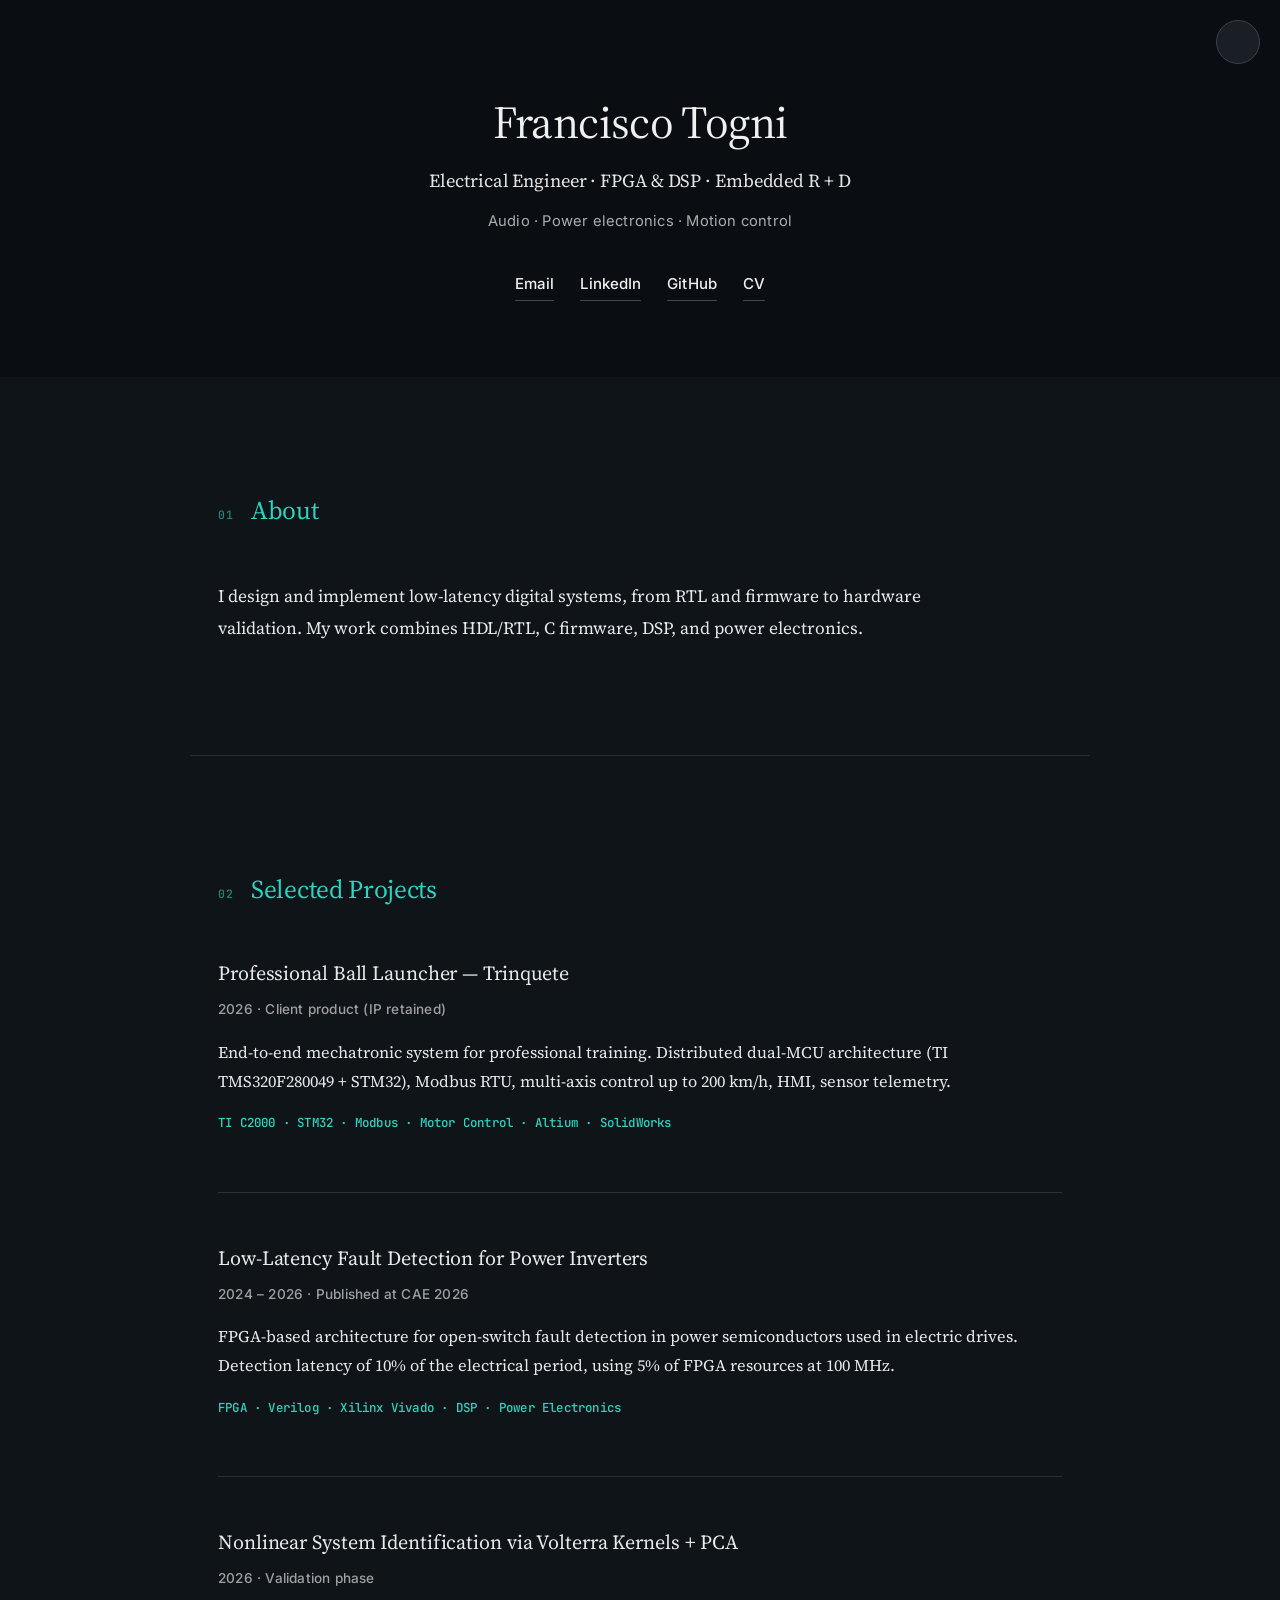
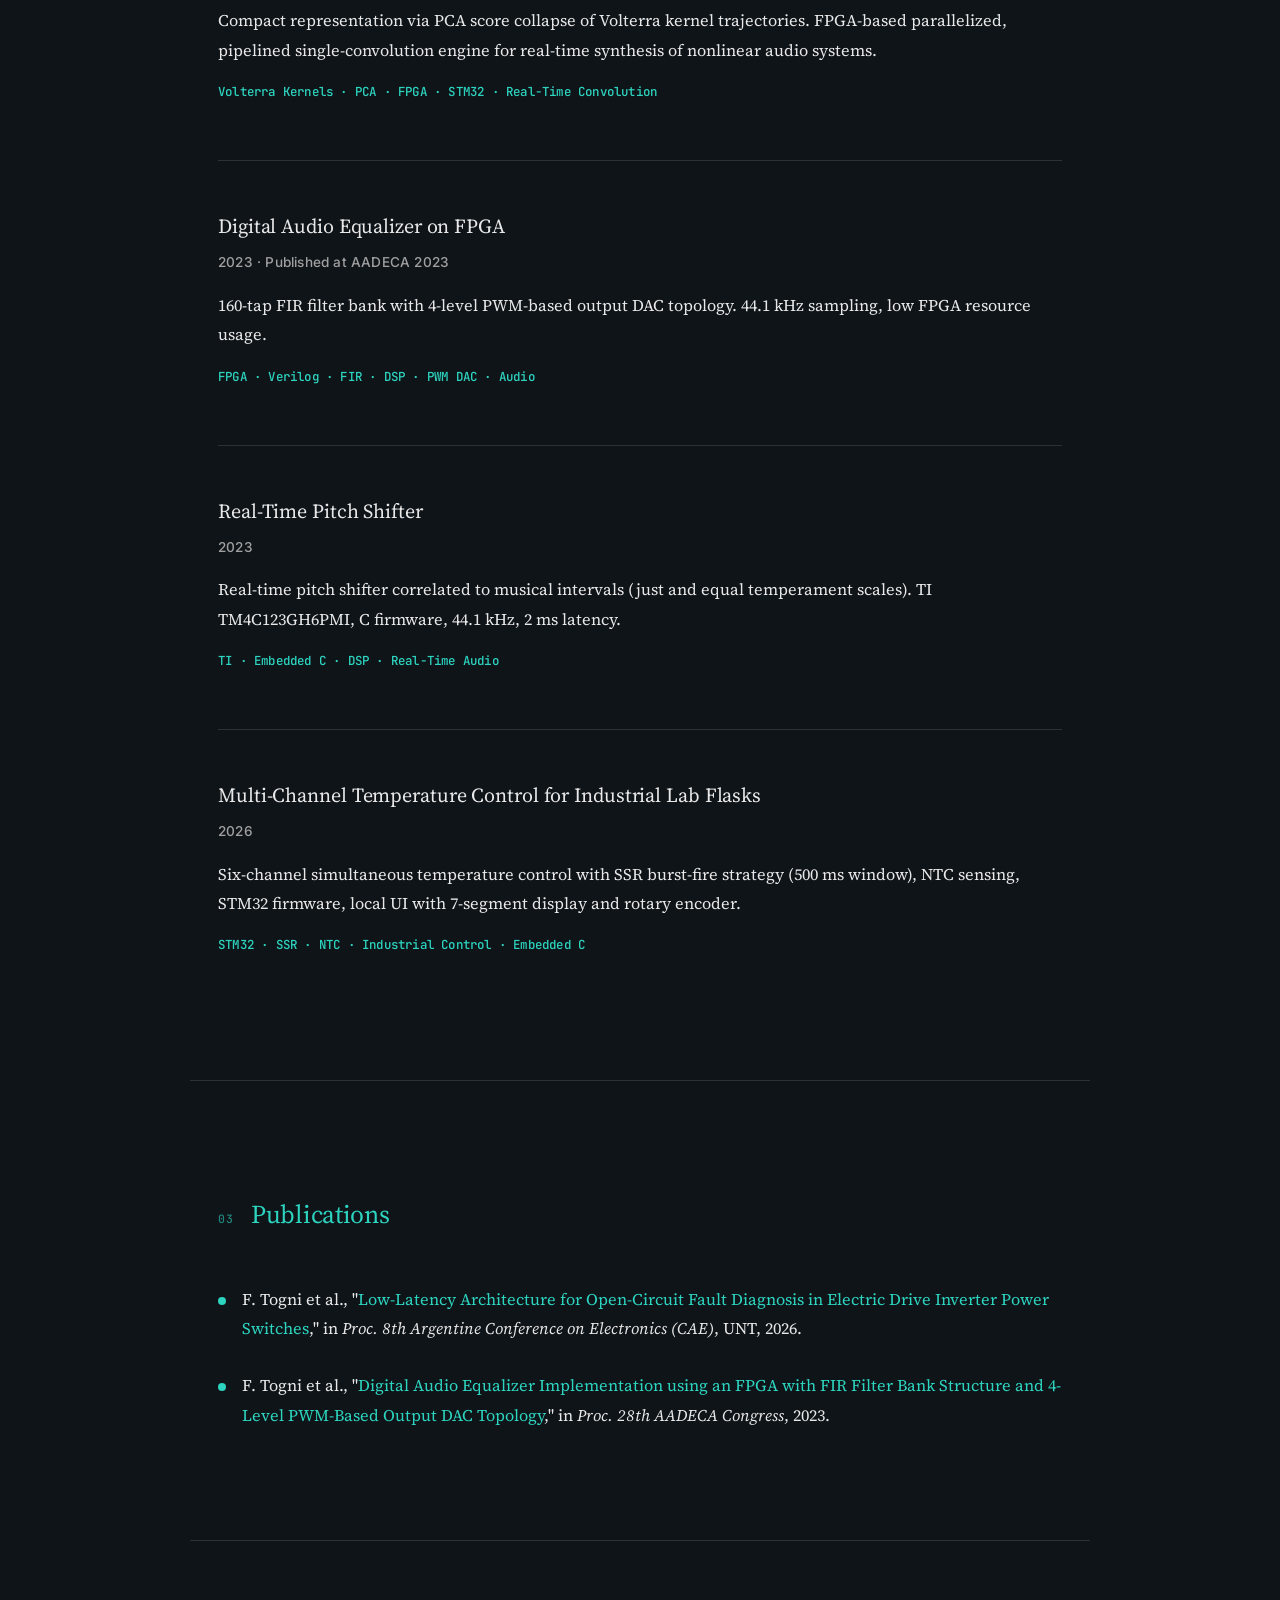
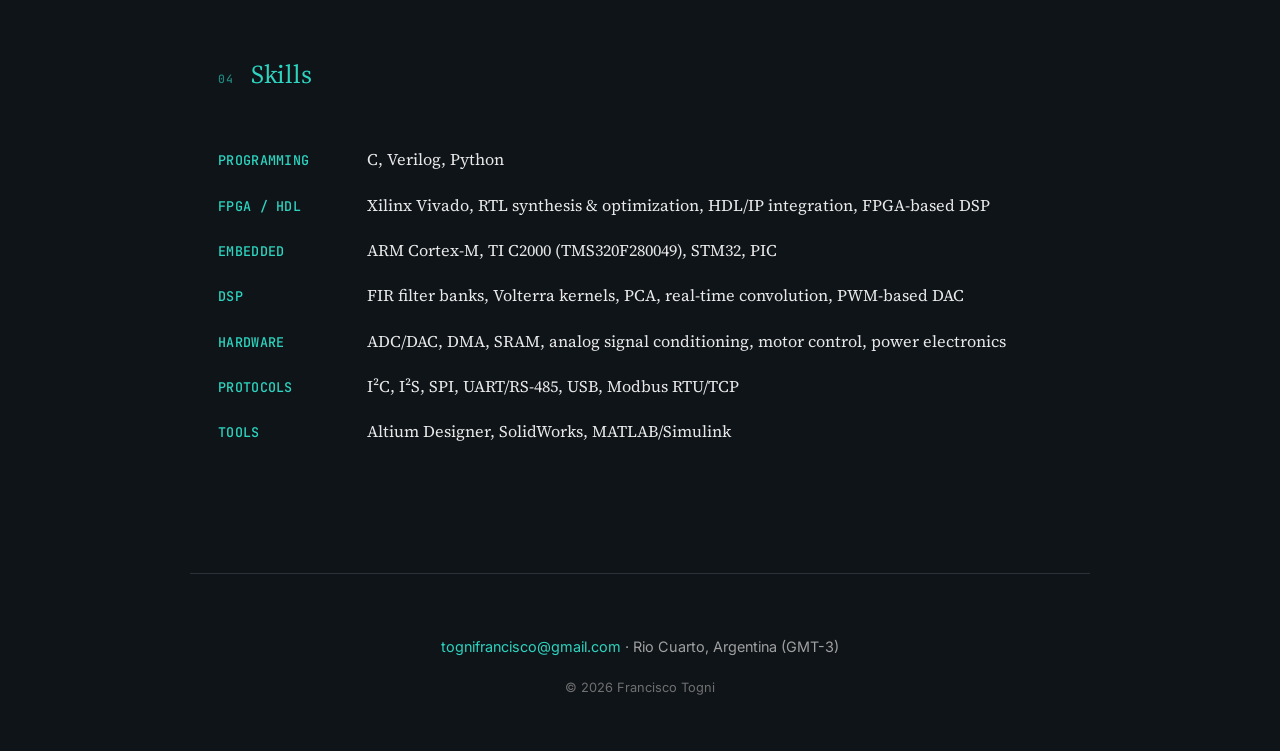
==== index.html @ 53f76e66 "Update index.html" ====
<!DOCTYPE html>
<html lang="en">
<head>
  <meta charset="UTF-8">
  <meta name="viewport" content="width=device-width, initial-scale=1.0">
  <title>Francisco Togni — FPGA · DSP · Embedded R&amp;D</title>
  <meta name="description" content="Electrical Engineer specialized in FPGA and DSP for real-time systems. Audio DSP, embedded R&D, power electronics.">

  <!-- Theme color for browser UI (mobile) -->
  <meta name="theme-color" content="#0f1419">

  <!-- Fonts -->
  <link rel="preconnect" href="https://fonts.googleapis.com">
  <link rel="preconnect" href="https://fonts.gstatic.com" crossorigin>
  <link href="https://fonts.googleapis.com/css2?family=Inter:wght@400;500;600;700&family=Source+Serif+4:ital,opsz,wght@0,8..60,400;0,8..60,600;0,8..60,700;1,8..60,400&family=JetBrains+Mono:wght@400;500&display=swap" rel="stylesheet">

  <!-- Styles -->
  <link rel="stylesheet" href="css/style.css">

  <!-- Theme — dark mode forzado por defecto, con override manual persistente -->
  <script>
    (function () {
      const stored = localStorage.getItem('theme');
      document.documentElement.setAttribute('data-theme', stored || 'dark');
    })();
  </script>
</head>
<body>

<button class="theme-toggle" aria-label="Switch theme"></button>

<header class="hero">
  <div class="container">
    <h1>Francisco Togni</h1>
    <p class="tagline">Electrical Engineer · FPGA &amp; DSP · Embedded R + D</p>
    <p class="subtitle">Audio · Power electronics · Motion control</p>
    <nav class="links">
      <a href="mailto:tognifrancisco@gmail.com">Email</a>
      <a href="https://linkedin.com/in/tognifrancisco" target="_blank" rel="noopener">LinkedIn</a>
      <a href="https://github.com/tognifrancisco" target="_blank" rel="noopener">GitHub</a>
      <a href="assets/pdf/Francisco_Togni_CV.pdf" target="_blank" rel="noopener">CV</a>
    </nav>
  </div>
</header>

<section class="about container">
  <h2>About</h2>
  <p>
    I design and implement low-latency digital systems, from RTL and firmware 
    to hardware validation. My work combines HDL/RTL, C firmware, DSP, and 
    power electronics.
  </p>
</section>

<section class="projects container">
  <h2>Selected Projects</h2>

  <article class="project">
    <h3><a href="projects/ball-launcher.html">Professional Ball Launcher — Trinquete</a></h3>
    <p class="meta">2026 · Client product (IP retained)</p>
    <p>
      End-to-end mechatronic system for professional training. Distributed dual-MCU architecture (TI TMS320F280049 + 
      STM32), Modbus RTU, multi-axis control up to 200 km/h, HMI, sensor telemetry.
    </p>
    <p class="tags">TI C2000 · STM32 · Modbus · Motor Control · Altium · SolidWorks</p>
  </article>

  <article class="project">
    <h3><a href="projects/fpga-fault-detection.html">Low-Latency Fault Detection for Power Inverters</a></h3>
    <p class="meta">2024 – 2026 · Published at CAE 2026</p>
    <p>
      FPGA-based architecture for open-switch fault detection in power 
      semiconductors used in electric drives. Detection latency of 10% of the 
      electrical period, using 5% of FPGA resources at 100 MHz.
    </p>
    <p class="tags">FPGA · Verilog · Xilinx Vivado · DSP · Power Electronics</p>
  </article>

  <article class="project">
    <h3><a href="projects/volterra-pca.html">Nonlinear System Identification via Volterra Kernels + PCA</a></h3>
    <p class="meta">2026 · Validation phase</p>
    <p>
      Compact representation via PCA score collapse of Volterra kernel 
      trajectories. FPGA-based parallelized, pipelined single-convolution 
      engine for real-time synthesis of nonlinear audio systems.
    </p>
    <p class="tags">Volterra Kernels · PCA · FPGA · STM32 · Real-Time Convolution</p>
  </article>

  <article class="project">
    <h3><a href="projects/audio-equalizer.html">Digital Audio Equalizer on FPGA</a></h3>
    <p class="meta">2023 · Published at AADECA 2023</p>
    <p>
      160-tap FIR filter bank with 4-level PWM-based output DAC topology. 
      44.1 kHz sampling, low FPGA resource usage.
    </p>
    <p class="tags">FPGA · Verilog · FIR · DSP · PWM DAC · Audio</p>
  </article>

  <article class="project">
    <h3><a href="projects/pitch-shifter.html">Real-Time Pitch Shifter</a></h3>
    <p class="meta">2023</p>
    <p>
      Real-time pitch shifter correlated to musical intervals (just and equal 
      temperament scales). TI TM4C123GH6PMI, C firmware, 44.1 kHz, 2 ms latency.
    </p>
    <p class="tags">TI · Embedded C · DSP · Real-Time Audio</p>
  </article>

  <article class="project">
    <h3><a href="projects/temp-control.html">Multi-Channel Temperature Control for Industrial Lab Flasks</a></h3>
    <p class="meta">2026</p>
    <p>
      Six-channel simultaneous temperature control with SSR burst-fire strategy 
      (500 ms window), NTC sensing, STM32 firmware, local UI with 7-segment 
      display and rotary encoder.
    </p>
    <p class="tags">STM32 · SSR · NTC · Industrial Control · Embedded C</p>
  </article>

</section>

<section class="publications container">
  <h2>Publications</h2>
  <ul>
    <li>
      F. Togni et al., "<a href="https://ieeexplore.ieee.org/document/11450328" target="_blank" rel="noopener">Low-Latency Architecture for Open-Circuit Fault Diagnosis in Electric Drive Inverter Power Switches</a>," in <em>Proc. 8th Argentine Conference on Electronics (CAE)</em>, UNT, 2026.
    </li>
    <li>
      F. Togni et al., "<a href="https://www.researchgate.net/publication/375450327" target="_blank" rel="noopener">Digital Audio Equalizer Implementation using an FPGA with FIR Filter Bank Structure and 4-Level PWM-Based Output DAC Topology</a>," in <em>Proc. 28th AADECA Congress</em>, 2023.
    </li>
  </ul>
</section>

<section class="skills container">
  <h2>Skills</h2>
  <p><strong>Programming</strong> C, Verilog, Python</p>
  <p><strong>FPGA / HDL</strong> Xilinx Vivado, RTL synthesis &amp; optimization, HDL/IP integration, FPGA-based DSP</p>
  <p><strong>Embedded</strong> ARM Cortex-M, TI C2000 (TMS320F280049), STM32, PIC</p>
  <p><strong>DSP</strong> FIR filter banks, Volterra kernels, PCA, real-time convolution, PWM-based DAC</p>
  <p><strong>Hardware</strong> ADC/DAC, DMA, SRAM, analog signal conditioning, motor control, power electronics</p>
  <p><strong>Protocols</strong> I²C, I²S, SPI, UART/RS-485, USB, Modbus RTU/TCP</p>
  <p><strong>Tools</strong> Altium Designer, SolidWorks, MATLAB/Simulink</p>
</section>

<footer class="container">
  <p>
    <a href="mailto:tognifrancisco@gmail.com">tognifrancisco@gmail.com</a> · 
    Rio Cuarto, Argentina (GMT-3)
  </p>
  <p class="copyright">© 2026 Francisco Togni</p>
</footer>

<script src="js/theme.js"></script>

</body>
</html>
---- css/style.css ----
/* ============================================
   RESET
   ============================================ */
* { margin: 0; padding: 0; box-sizing: border-box; }

/* ============================================
   TOKENS — Light mode (default)
   ============================================ */
:root {
  --primary: #0f766e;
  --primary-hover: #115e59;
  --accent-light: #d9f2ee;

  --text: #1a1a1a;
  --text-muted: #666;
  --text-subtle: #999;

  --bg: #fafafa;
  --bg-elevated: #ffffff;
  --border: #e5e5e5;
  --border-strong: #d0d0d0;

  --hero-bg: #0f766e;
  --hero-text: #ffffff;
  --hero-muted: rgba(255,255,255,0.85);
  --hero-border: rgba(255,255,255,0.35);

  --shadow-sm: 0 1px 2px rgba(0,0,0,0.04);
  --shadow-md: 0 2px 8px rgba(0,0,0,0.06);

  --font-sans: 'Inter', -apple-system, BlinkMacSystemFont, 'Segoe UI', Roboto,
               'Helvetica Neue', Arial, sans-serif;
  --font-serif: 'Source Serif 4', 'Iowan Old Style', 'Palatino Linotype',
                'URW Palladio L', P052, Georgia, serif;
  --font-mono: 'JetBrains Mono', 'SF Mono', Monaco, 'Cascadia Code',
               'Roboto Mono', Consolas, monospace;

  --radius: 8px;
  --radius-sm: 4px;

  --transition: 0.2s ease;
}

/* ============================================
   TOKENS — Dark mode
   ============================================ */
[data-theme="dark"] {
  --primary: #2dd4bf;
  --primary-hover: #5eead4;
  --accent-light: #14312e;

  --text: #e8e8e8;
  --text-muted: #a0a0a0;
  --text-subtle: #707070;

  --bg: #0f1419;
  --bg-elevated: #1a1f26;
  --border: #2a3139;
  --border-strong: #3a4249;

  --hero-bg: #0a0e12;
  --hero-text: #f0f0f0;
  --hero-muted: rgba(240,240,240,0.75);
  --hero-border: rgba(240,240,240,0.25);

  --shadow-sm: 0 1px 2px rgba(0,0,0,0.3);
  --shadow-md: 0 2px 8px rgba(0,0,0,0.4);
}

/* ============================================
   BASE — body en SERIF
   ============================================ */
html { scroll-behavior: smooth; }

body {
  font-family: var(--font-serif);
  font-size: 16px;
  line-height: 1.8;
  color: var(--text);
  background: var(--bg);
  -webkit-font-smoothing: antialiased;
  -moz-osx-font-smoothing: grayscale;
  transition: background-color var(--transition), color var(--transition);
  counter-reset: section;
}

.container {
  max-width: 900px;
  margin: 0 auto;
  padding-left: 28px;
  padding-right: 28px;
}

a {
  color: var(--primary);
  text-decoration: none;
  transition: color var(--transition);
}

a:hover {
  color: var(--primary-hover);
}

code, pre {
  font-family: var(--font-mono);
  font-size: 0.9em;
}

/* ============================================
   THEME TOGGLE
   ============================================ */
.theme-toggle {
  position: fixed;
  top: 20px;
  right: 20px;
  z-index: 100;
  width: 44px;
  height: 44px;
  border-radius: 50%;
  border: 1px solid var(--hero-border);
  background: rgba(255,255,255,0.1);
  backdrop-filter: blur(8px);
  -webkit-backdrop-filter: blur(8px);
  color: white;
  cursor: pointer;
  display: flex;
  align-items: center;
  justify-content: center;
  font-size: 18px;
  transition: all var(--transition);
}

.theme-toggle:hover {
  transform: scale(1.08);
  background: rgba(255,255,255,0.2);
}

.theme-toggle svg {
  width: 20px;
  height: 20px;
  stroke: currentColor;
  fill: none;
  stroke-width: 2;
  stroke-linecap: round;
  stroke-linejoin: round;
}

[data-theme="dark"] .theme-toggle {
  border-color: var(--border-strong);
  background: var(--bg-elevated);
  color: var(--text);
}

/* ============================================
   HERO / HEADER
   ============================================ */
.hero {
  background: var(--hero-bg);
  color: var(--hero-text);
  padding: 96px 0 76px;
  text-align: center;
  transition: background-color var(--transition);
}

.hero h1 {
  font-family: var(--font-serif);
  font-size: 2.85rem;
  font-weight: 400;
  margin-bottom: 16px;
  letter-spacing: -0.6px;
  line-height: 1.15;
}

.hero .tagline {
  font-family: var(--font-serif);
  font-size: 1.15rem;
  font-weight: 400;
  opacity: 0.95;
  margin-bottom: 10px;
  letter-spacing: -0.1px;
}

.hero .subtitle {
  font-family: var(--font-sans);
  font-size: 0.92rem;
  opacity: 0.7;
  letter-spacing: 0.2px;
  margin-bottom: 36px;
}

.links {
  display: flex;
  gap: 26px;
  justify-content: center;
  flex-wrap: wrap;
}

.links a {
  font-family: var(--font-sans);
  color: var(--hero-text);
  text-decoration: none;
  border-bottom: 1px solid var(--hero-border);
  padding-bottom: 3px;
  font-size: 0.94rem;
  font-weight: 500;
  letter-spacing: 0.1px;
  transition: border-color var(--transition), color var(--transition);
}

.links a:hover {
  color: var(--hero-text);
  border-bottom-color: var(--hero-text);
}

/* ============================================
   SECTIONS
   ============================================ */
section {
  border-bottom: 1px solid var(--border);
  transition: border-color var(--transition);
}

section:last-of-type {
  border-bottom: none;
}

section.container {
  padding-top: 110px;
  padding-bottom: 110px;
}

section h2 {
  font-family: var(--font-serif);
  font-size: 1.6rem;
  color: var(--primary);
  margin-top: 0;
  margin-bottom: 48px;
  font-weight: 400;
  letter-spacing: -0.3px;
  display: flex;
  align-items: baseline;
  gap: 18px;
}

section h2 {
  counter-increment: section;
}

section h2::before {
  content: counter(section, decimal-leading-zero);
  font-family: var(--font-mono);
  font-size: 0.72rem;
  color: var(--primary);
  opacity: 0.6;
  font-weight: 500;
  letter-spacing: 0.5px;
  flex-shrink: 0;
  line-height: 1;
}

.project-detail section h2::before {
  content: none;
  display: none;
}

.project-detail section h2 {
  counter-increment: none;
}

/* ============================================
   ABOUT
   ============================================ */
.about p {
  font-family: var(--font-serif);
  font-size: 1.08rem;
  color: var(--text);
  max-width: 720px;
  line-height: 1.85;
}

/* ============================================
   PROJECTS
   ============================================ */
.project {
  margin-bottom: 52px;
  padding-bottom: 44px;
  border-bottom: 1px solid var(--border);
  transition: border-color var(--transition);
}

.project:last-child {
  border-bottom: none;
  margin-bottom: 0;
  padding-bottom: 0;
}

.project h3 {
  font-family: var(--font-serif);
  font-size: 1.25rem;
  margin-bottom: 10px;
  font-weight: 400;
  line-height: 1.35;
  letter-spacing: -0.1px;
}

.project h3 a {
  color: var(--text);
  text-decoration: none;
  border-bottom: 1px solid transparent;
  transition: color var(--transition), border-color var(--transition);
}

.project h3 a:hover {
  color: var(--primary);
  border-bottom-color: var(--primary);
}

.project .meta {
  font-family: var(--font-sans);
  font-size: 0.85rem;
  color: var(--text-muted);
  margin-bottom: 16px;
  font-weight: 500;
  letter-spacing: 0.2px;
}

.project p {
  font-family: var(--font-serif);
  margin-bottom: 14px;
  font-size: 1.02rem;
  line-height: 1.8;
}

.project .tags {
  font-family: var(--font-mono);
  font-size: 0.78rem;
  color: var(--primary);
  margin-top: 16px;
  font-weight: 500;
  letter-spacing: 0.2px;
  line-height: 1.7;
}

/* ============================================
   PUBLICATIONS
   ============================================ */
.publications ul {
  list-style: none;
  padding: 0;
}

.publications li {
  font-family: var(--font-serif);
  margin-bottom: 28px;
  padding-left: 24px;
  position: relative;
  font-size: 1.02rem;
  line-height: 1.8;
}

.publications li:last-child {
  margin-bottom: 0;
}

.publications li::before {
  content: "";
  position: absolute;
  left: 0;
  top: 12px;
  width: 8px;
  height: 8px;
  background: var(--primary);
  border-radius: 50%;
}

.publications a {
  color: var(--primary);
  text-decoration: none;
  border-bottom: 1px solid transparent;
  transition: border-color var(--transition);
}

.publications a:hover {
  border-bottom-color: var(--primary);
}

.publications em {
  font-family: var(--font-serif);
  font-style: italic;
}

/* ============================================
   SKILLS
   ============================================ */
.skills p {
  font-family: var(--font-serif);
  margin-bottom: 16px;
  font-size: 1.02rem;
  line-height: 1.8;
}

.skills strong {
  font-family: var(--font-mono);
  color: var(--primary);
  font-weight: 500;
  font-size: 0.82em;
  letter-spacing: 0.3px;
  text-transform: uppercase;
  display: inline-block;
  min-width: 145px;
}

/* ============================================
   FOOTER
   ============================================ */
footer {
  font-family: var(--font-sans);
  padding: 60px 0 52px;
  text-align: center;
  color: var(--text-muted);
  font-size: 0.9rem;
  border-top: 1px solid var(--border);
  margin-top: 40px;
  transition: border-color var(--transition);
}

footer a {
  color: var(--primary);
  text-decoration: none;
  border-bottom: 1px solid transparent;
  transition: border-color var(--transition);
}

footer a:hover {
  border-bottom-color: var(--primary);
}

.copyright {
  margin-top: 16px;
  font-size: 0.8rem;
  color: var(--text-subtle);
}

/* ============================================
   PROJECT DETAIL PAGES
   ============================================ */
.project-detail section {
  padding: 72px 0;
}

.project-detail section:first-of-type {
  padding-top: 0;
}

.project-detail section:last-of-type {
  padding-bottom: 0;
}

.project-detail section h2 {
  font-family: var(--font-serif);
  font-size: 1.3rem;
  margin-bottom: 26px;
  font-weight: 400;
}

.project-detail .overview {
  font-family: var(--font-serif);
  font-size: 1.12rem;
  color: var(--text);
  margin-bottom: 8px;
  line-height: 1.85;
}

.project-detail p {
  font-family: var(--font-serif);
  font-size: 1.02rem;
  line-height: 1.8;
  margin-bottom: 12px;
}

.project-detail ul {
  list-style: none;
  padding-left: 0;
}

.project-detail ul li {
  font-family: var(--font-serif);
  padding-left: 26px;
  position: relative;
  margin-bottom: 14px;
  font-size: 1.02rem;
  line-height: 1.8;
}

.project-detail ul li::before {
  content: "→";
  position: absolute;
  left: 0;
  color: var(--primary);
  font-weight: bold;
}

.project-detail .stack {
  display: flex;
  flex-wrap: wrap;
  gap: 8px;
  margin-top: 12px;
}

.project-detail .stack span {
  font-family: var(--font-mono);
  background: var(--accent-light);
  color: var(--primary);
  padding: 6px 14px;
  border-radius: 16px;
  font-size: 0.78rem;
  font-weight: 500;
  letter-spacing: 0.2px;
  transition: background-color var(--transition);
}

.project-detail .media-grid {
  display: grid;
  grid-template-columns: repeat(auto-fit, minmax(260px, 1fr));
  gap: 18px;
  margin-top: 18px;
}

.project-detail .media-grid img,
.project-detail .media-grid video {
  width: 100%;
  height: auto;
  border-radius: var(--radius);
  border: 1px solid var(--border);
  transition: border-color var(--transition), transform var(--transition);
}

.project-detail .media-grid img:hover {
  transform: scale(1.02);
}

.project-detail .status {
  display: inline-block;
  padding: 6px 15px;
  border-radius: 14px;
  font-size: 0.78rem;
  font-weight: 600;
  margin-bottom: 22px;
  letter-spacing: 0.3px;
  font-family: var(--font-mono);
  text-transform: uppercase;
}

.status-published  { background: #d4edda; color: #155724; }
.status-delivered  { background: #cce5ff; color: #004085; }
.status-validation { background: #fff3cd; color: #856404; }
.status-completed  { background: #e2e3e5; color: #383d41; }

[data-theme="dark"] .status-published  { background: #1e3d28; color: #7fe0a0; }
[data-theme="dark"] .status-delivered  { background: #14312e; color: #5eead4; }
[data-theme="dark"] .status-validation { background: #3d3216; color: #ffd97f; }
[data-theme="dark"] .status-completed  { background: #2a2e33; color: #b0b0b0; }

.back-link {
  font-family: var(--font-sans);
  display: inline-block;
  margin-top: 18px;
  color: var(--hero-text);
  text-decoration: none;
  font-size: 0.9rem;
  font-weight: 500;
  border-bottom: 1px solid var(--hero-border);
  padding-bottom: 3px;
  transition: border-color var(--transition);
}

.back-link:hover {
  border-bottom-color: var(--hero-text);
}

/* ============================================
   RESPONSIVE
   ============================================ */
@media (max-width: 600px) {
  .container {
    padding-left: 20px;
    padding-right: 20px;
  }

  .hero { padding: 80px 0 60px; }
  .hero h1 { font-size: 2rem; letter-spacing: -0.4px; }
  .hero .tagline { font-size: 1rem; }
  .hero .subtitle { font-size: 0.86rem; }

  section.container {
    padding-top: 80px;
    padding-bottom: 80px;
  }

  section h2 {
    font-size: 1.35rem;
    margin-bottom: 36px;
    gap: 14px;
  }

  .project { margin-bottom: 40px; padding-bottom: 34px; }
  .project h3 { font-size: 1.12rem; }

  .skills strong {
    display: block;
    margin-bottom: 4px;
    min-width: auto;
  }

  .links { gap: 18px; }
  .links a { font-size: 0.88rem; }

  .theme-toggle {
    top: 14px;
    right: 14px;
    width: 40px;
    height: 40px;
  }
}

/* ============================================
   PREFERS-REDUCED-MOTION
   ============================================ */
@media (prefers-reduced-motion: reduce) {
  *, *::before, *::after {
    transition-duration: 0.01ms !important;
    animation-duration: 0.01ms !important;
  }
  html { scroll-behavior: auto; }
}

/* ============================================
   PRINT
   ============================================ */
@media print {
  .theme-toggle, .back-link { display: none; }
  body { background: white; color: black; }
  section { border-bottom: none; padding: 20px 0; }
  section.container { padding-top: 20px; padding-bottom: 20px; }
  .hero { background: white; color: black; padding: 20px 0; }
  .hero h1 { color: black; }
  section h2::before { color: black; opacity: 1; }
}
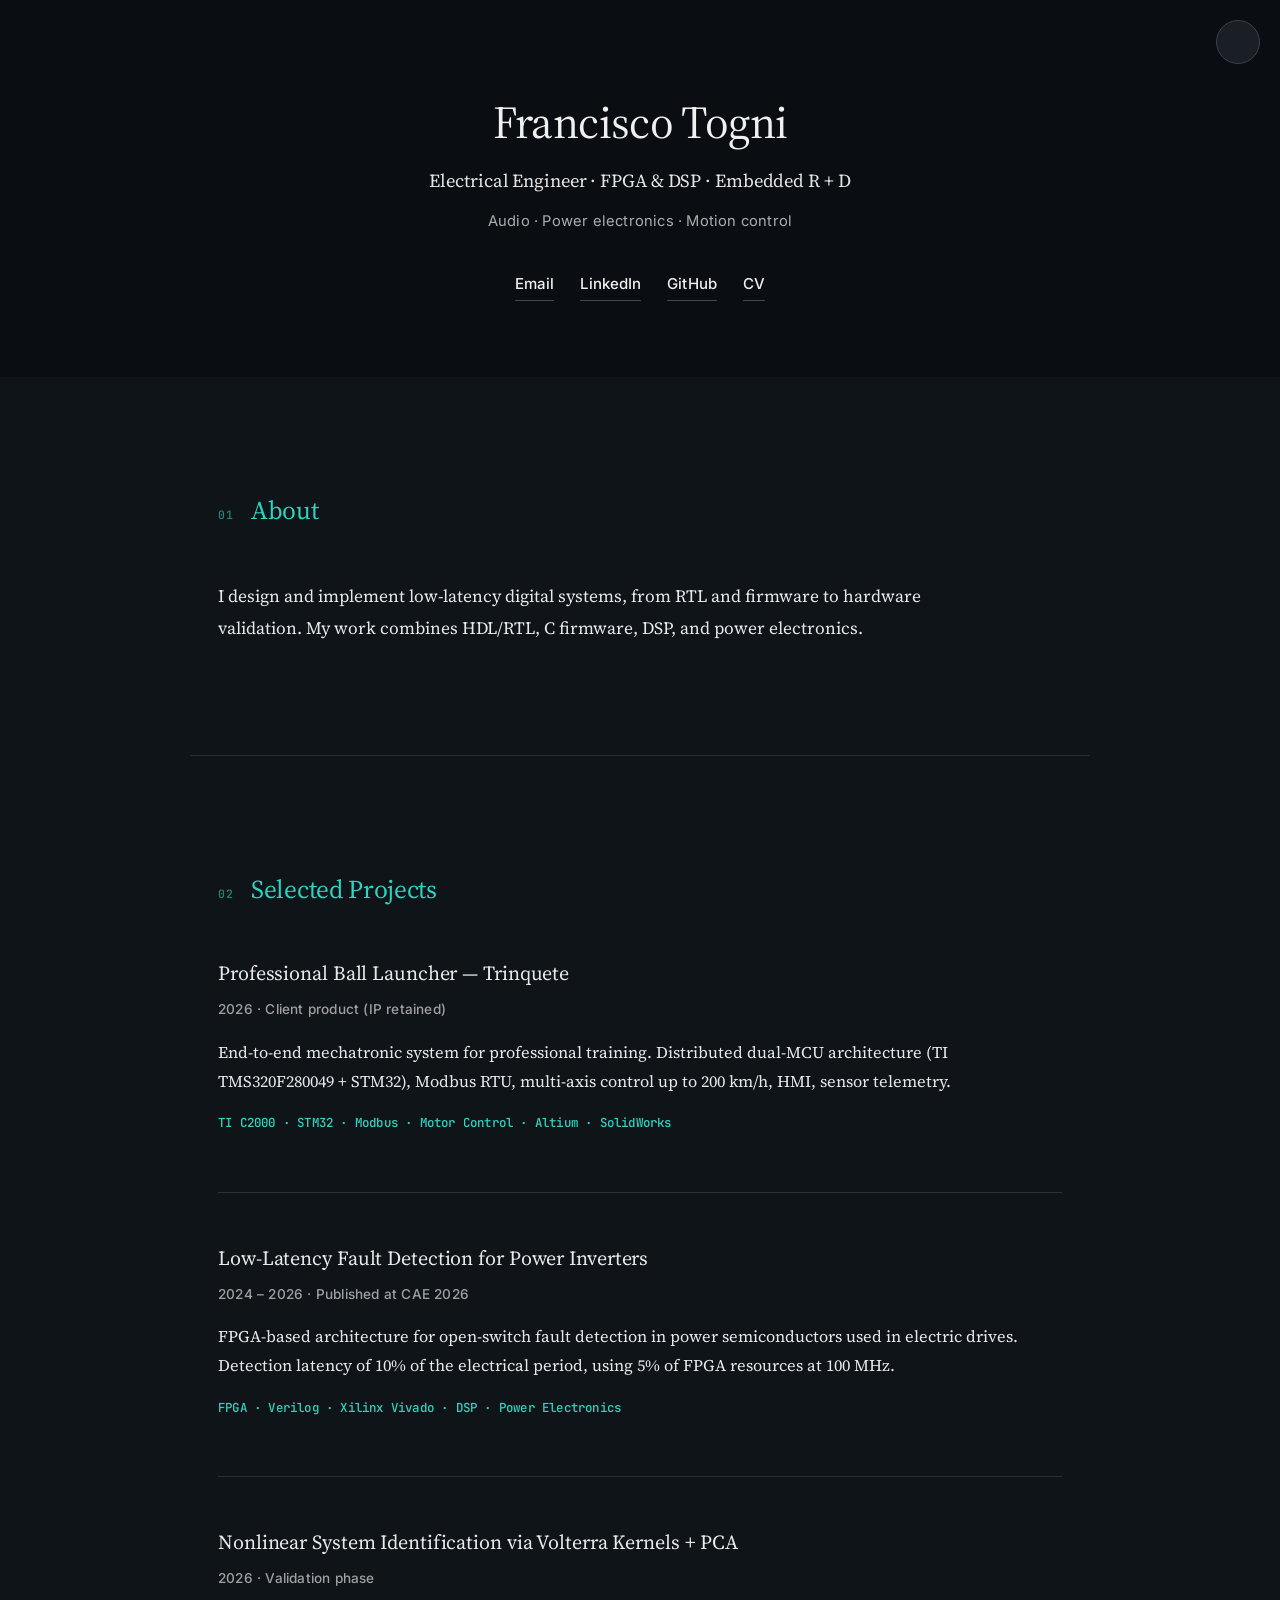
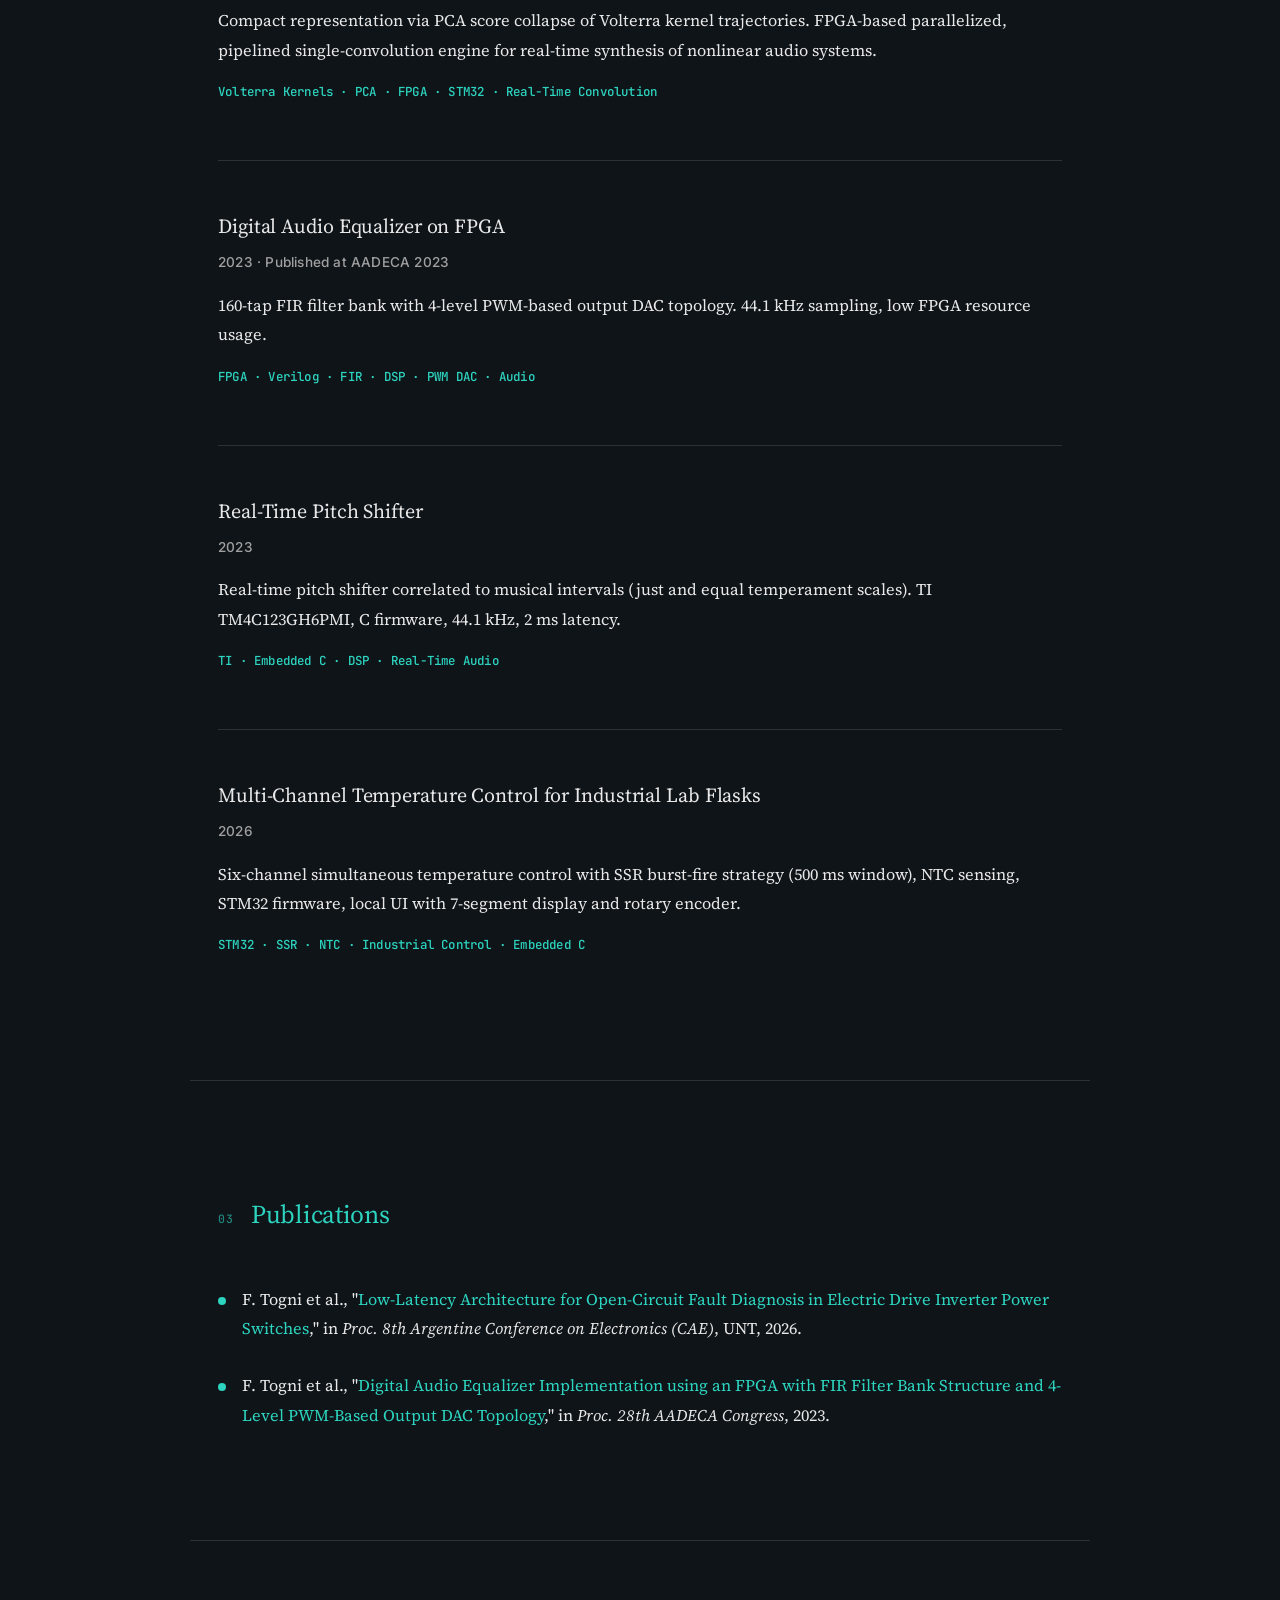
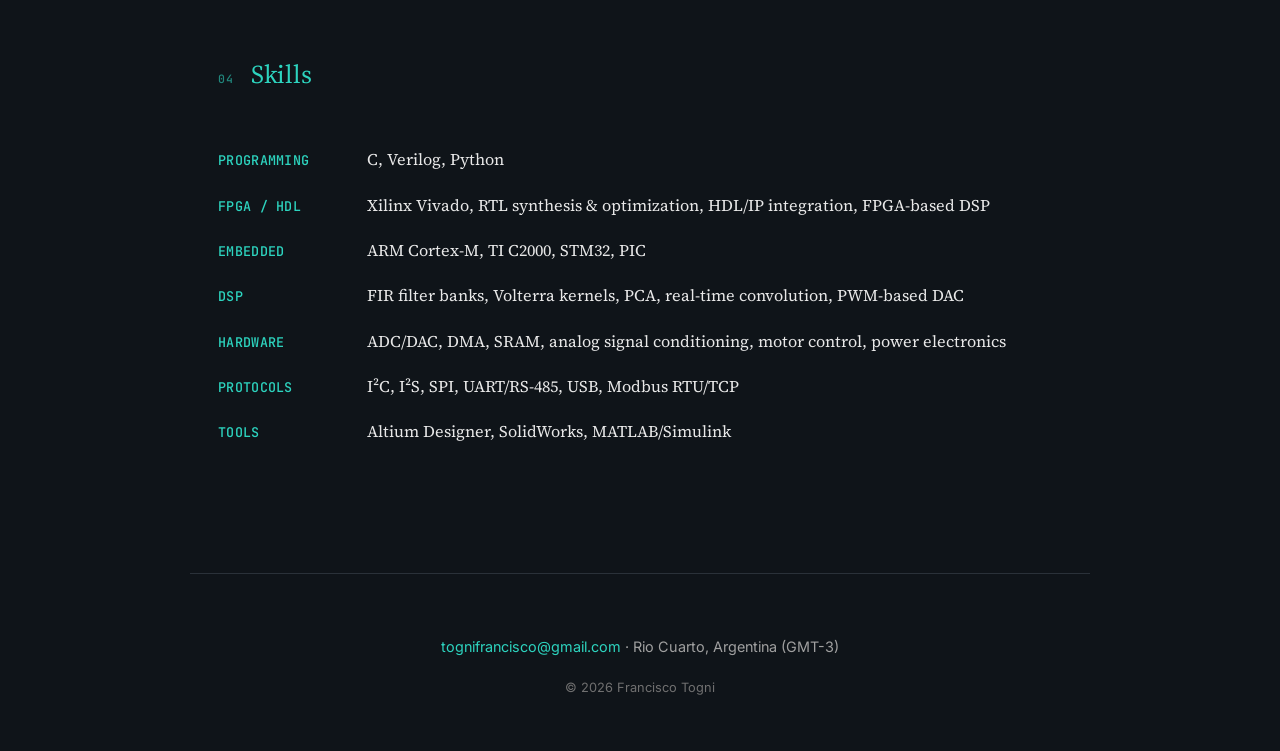
==== commit e727cff4: "Update index.html" ====
--- a/index.html
+++ b/index.html
@@ -136,7 +136,7 @@
   <h2>Skills</h2>
   <p><strong>Programming</strong> C, Verilog, Python</p>
   <p><strong>FPGA / HDL</strong> Xilinx Vivado, RTL synthesis &amp; optimization, HDL/IP integration, FPGA-based DSP</p>
-  <p><strong>Embedded</strong> ARM Cortex-M, TI C2000 (TMS320F280049), STM32, PIC</p>
+  <p><strong>Embedded</strong> ARM Cortex-M, TI C2000, STM32, PIC</p>
   <p><strong>DSP</strong> FIR filter banks, Volterra kernels, PCA, real-time convolution, PWM-based DAC</p>
   <p><strong>Hardware</strong> ADC/DAC, DMA, SRAM, analog signal conditioning, motor control, power electronics</p>
   <p><strong>Protocols</strong> I²C, I²S, SPI, UART/RS-485, USB, Modbus RTU/TCP</p>
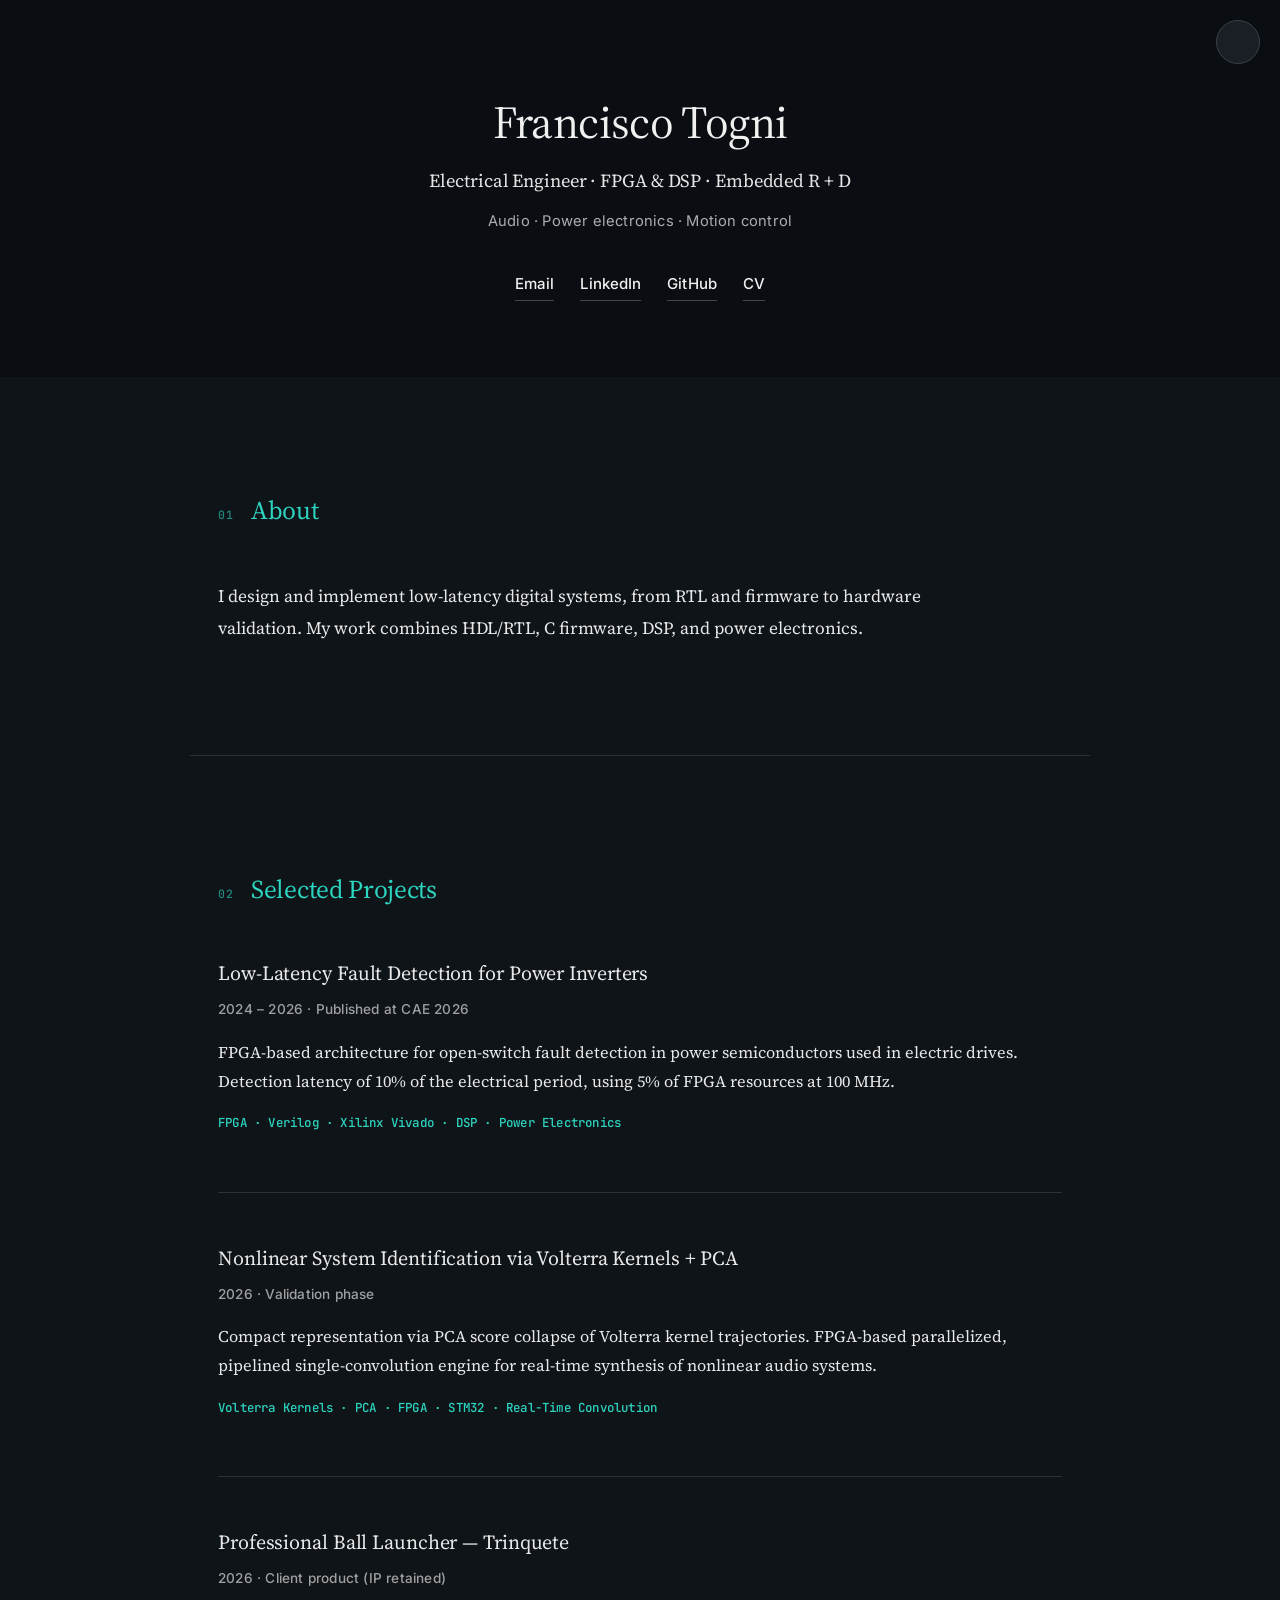
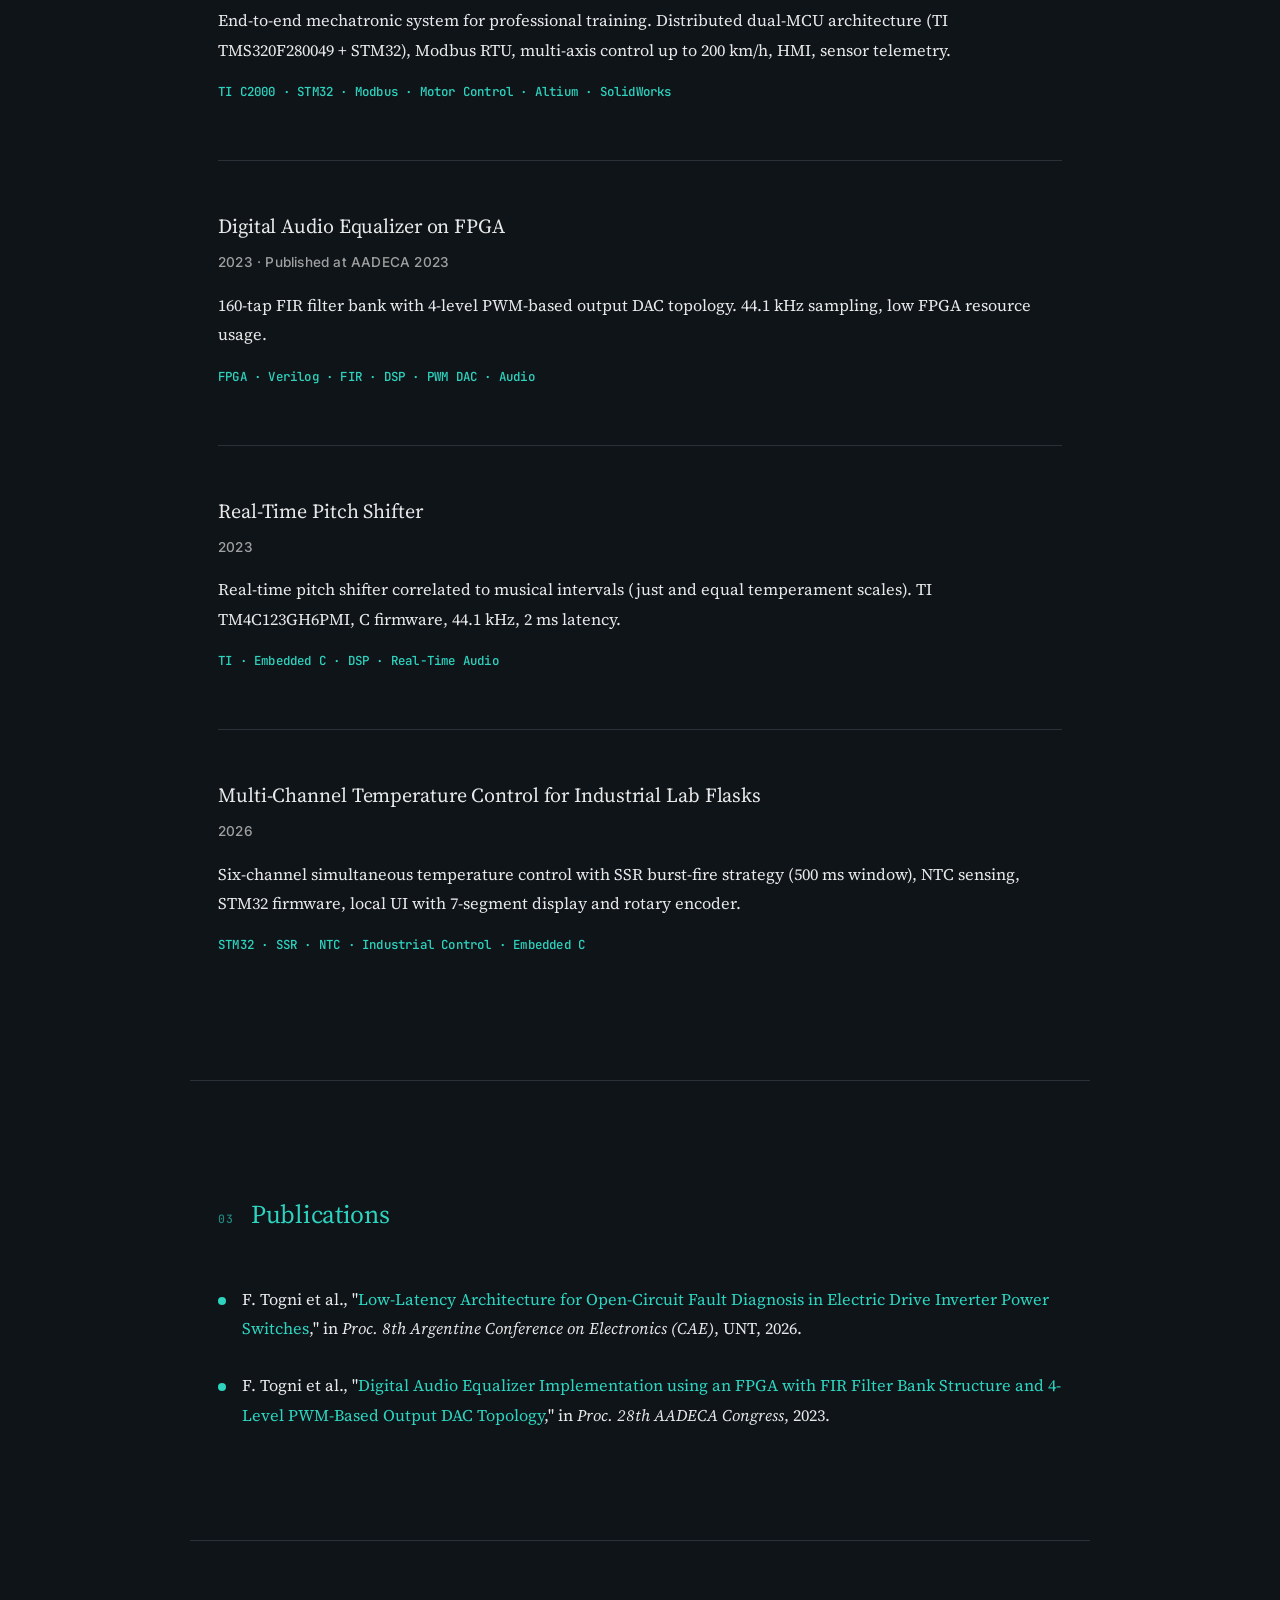
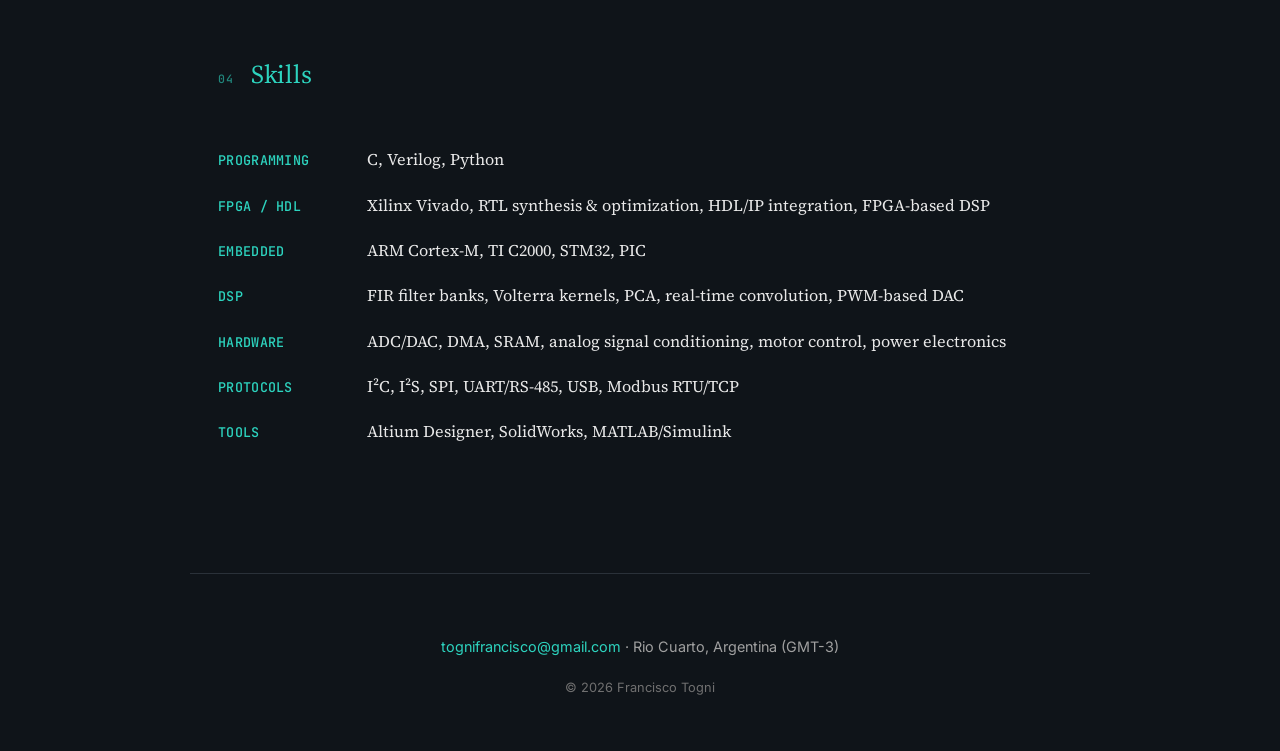
==== commit e02c7d3c: "Update index.html" ====
--- a/index.html
+++ b/index.html
@@ -56,16 +56,6 @@
   <h2>Selected Projects</h2>
 
   <article class="project">
-    <h3><a href="projects/ball-launcher.html">Professional Ball Launcher — Trinquete</a></h3>
-    <p class="meta">2026 · Client product (IP retained)</p>
-    <p>
-      End-to-end mechatronic system for professional training. Distributed dual-MCU architecture (TI TMS320F280049 + 
-      STM32), Modbus RTU, multi-axis control up to 200 km/h, HMI, sensor telemetry.
-    </p>
-    <p class="tags">TI C2000 · STM32 · Modbus · Motor Control · Altium · SolidWorks</p>
-  </article>
-
-  <article class="project">
     <h3><a href="projects/fpga-fault-detection.html">Low-Latency Fault Detection for Power Inverters</a></h3>
     <p class="meta">2024 – 2026 · Published at CAE 2026</p>
     <p>
@@ -85,6 +75,16 @@
       engine for real-time synthesis of nonlinear audio systems.
     </p>
     <p class="tags">Volterra Kernels · PCA · FPGA · STM32 · Real-Time Convolution</p>
+  </article>
+  
+  <article class="project">
+    <h3><a href="projects/ball-launcher.html">Professional Ball Launcher — Trinquete</a></h3>
+    <p class="meta">2026 · Client product (IP retained)</p>
+    <p>
+      End-to-end mechatronic system for professional training. Distributed dual-MCU architecture (TI TMS320F280049 + 
+      STM32), Modbus RTU, multi-axis control up to 200 km/h, HMI, sensor telemetry.
+    </p>
+    <p class="tags">TI C2000 · STM32 · Modbus · Motor Control · Altium · SolidWorks</p>
   </article>
 
   <article class="project">
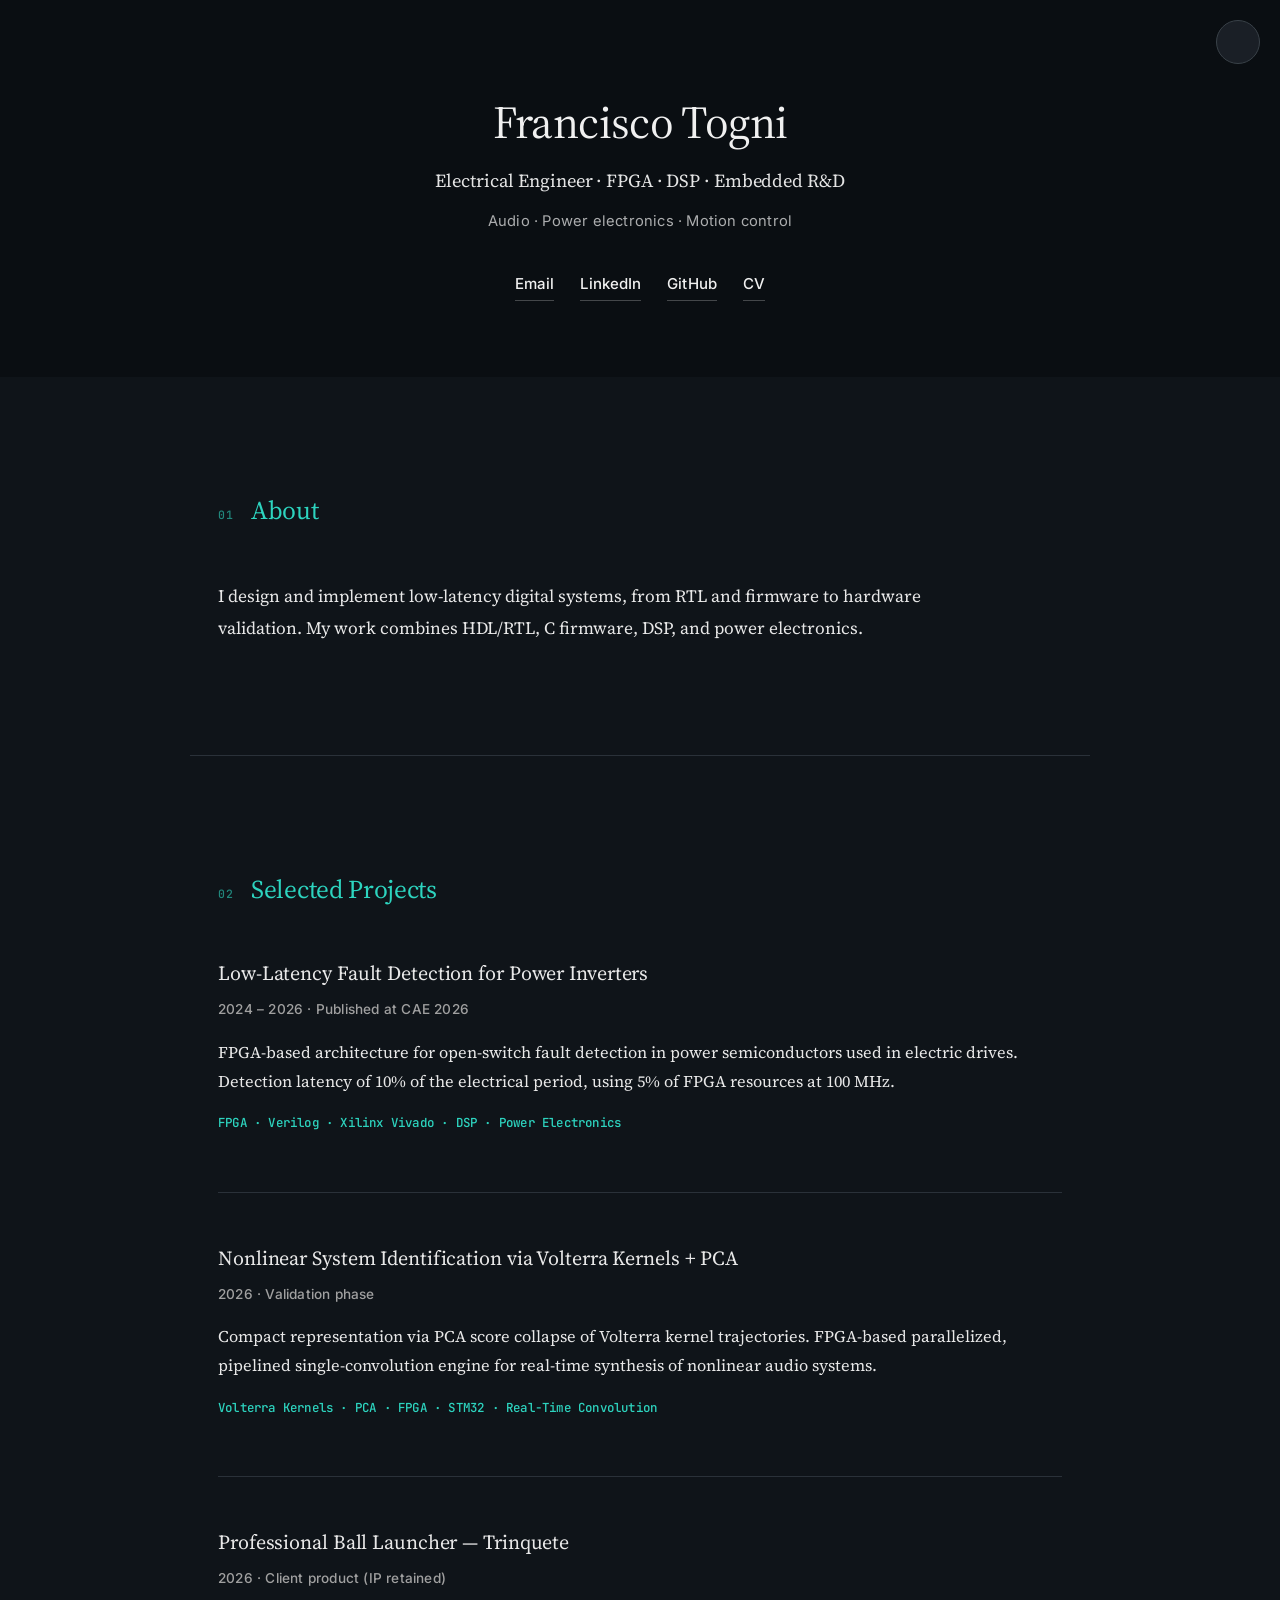
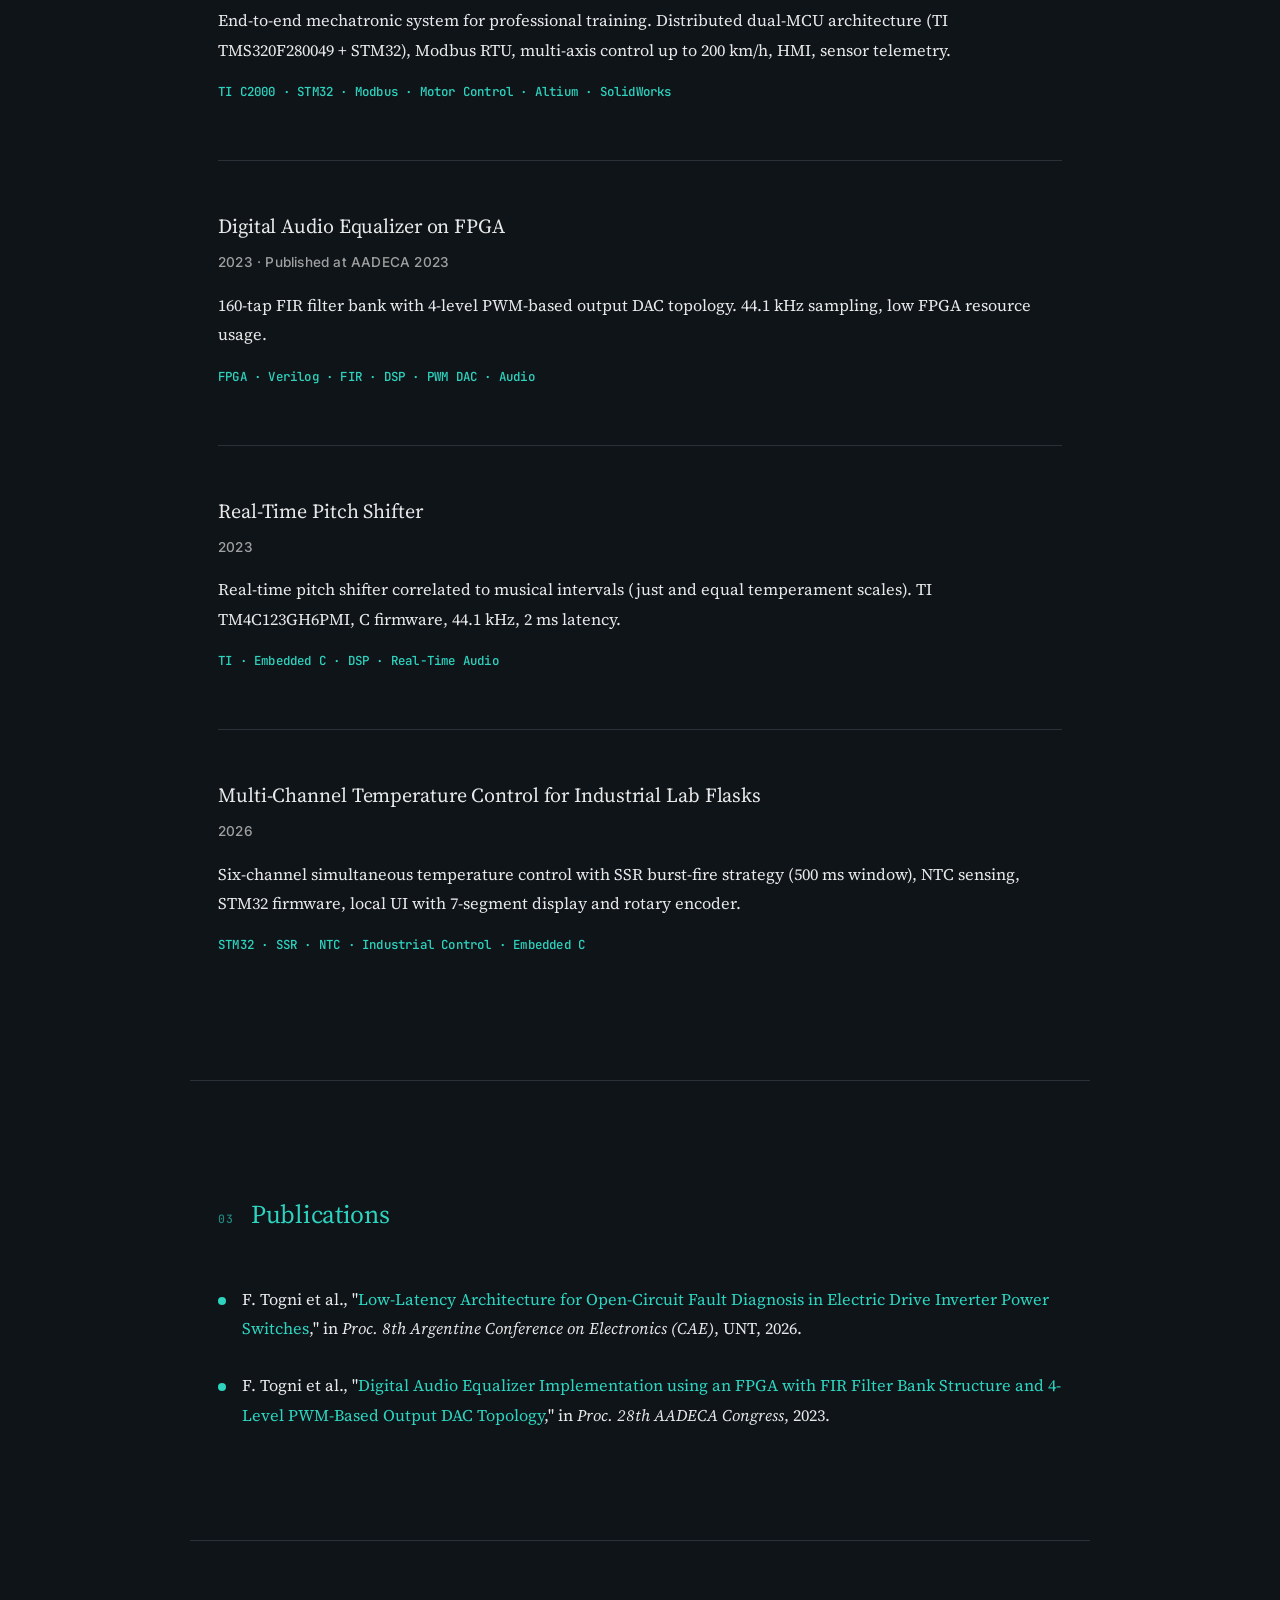
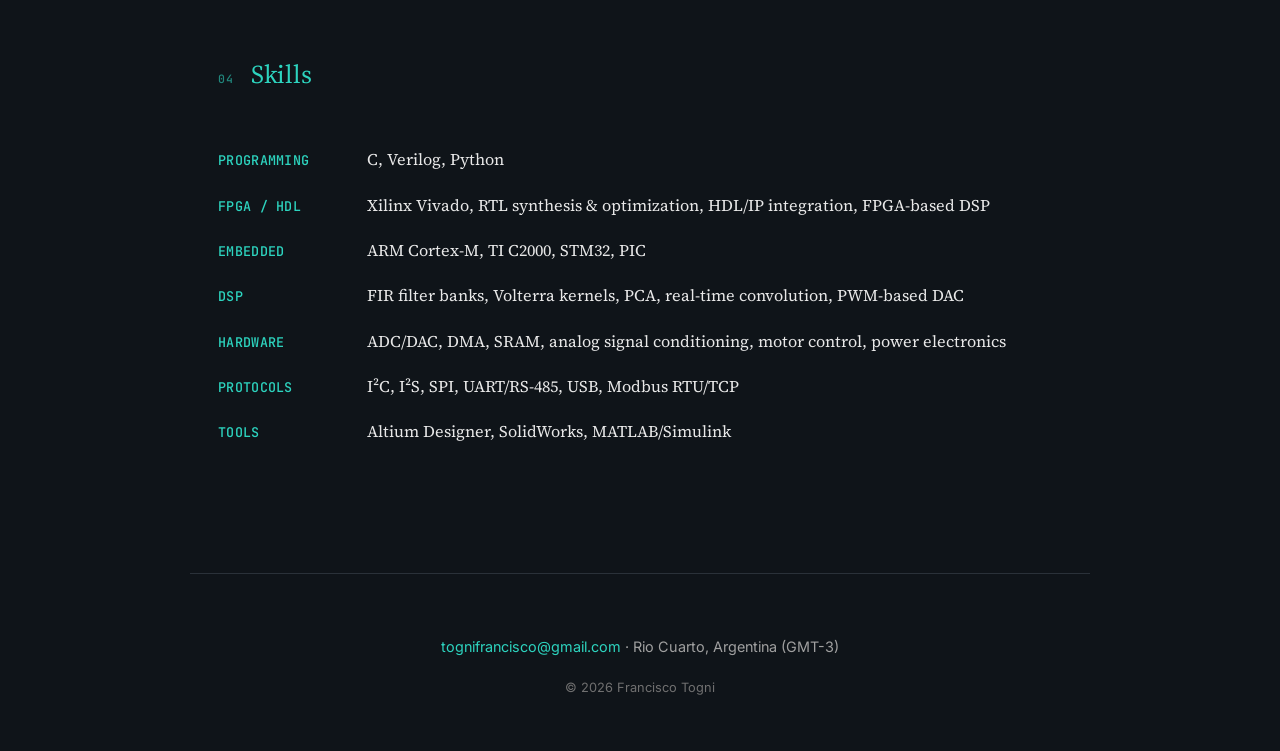
==== commit ebc59077: "Update index.html" ====
--- a/index.html
+++ b/index.html
@@ -32,7 +32,7 @@
 <header class="hero">
   <div class="container">
     <h1>Francisco Togni</h1>
-    <p class="tagline">Electrical Engineer · FPGA &amp; DSP · Embedded R + D</p>
+    <p class="tagline">Electrical Engineer · FPGA · DSP · Embedded R&D</p>
     <p class="subtitle">Audio · Power electronics · Motion control</p>
     <nav class="links">
       <a href="mailto:tognifrancisco@gmail.com">Email</a>
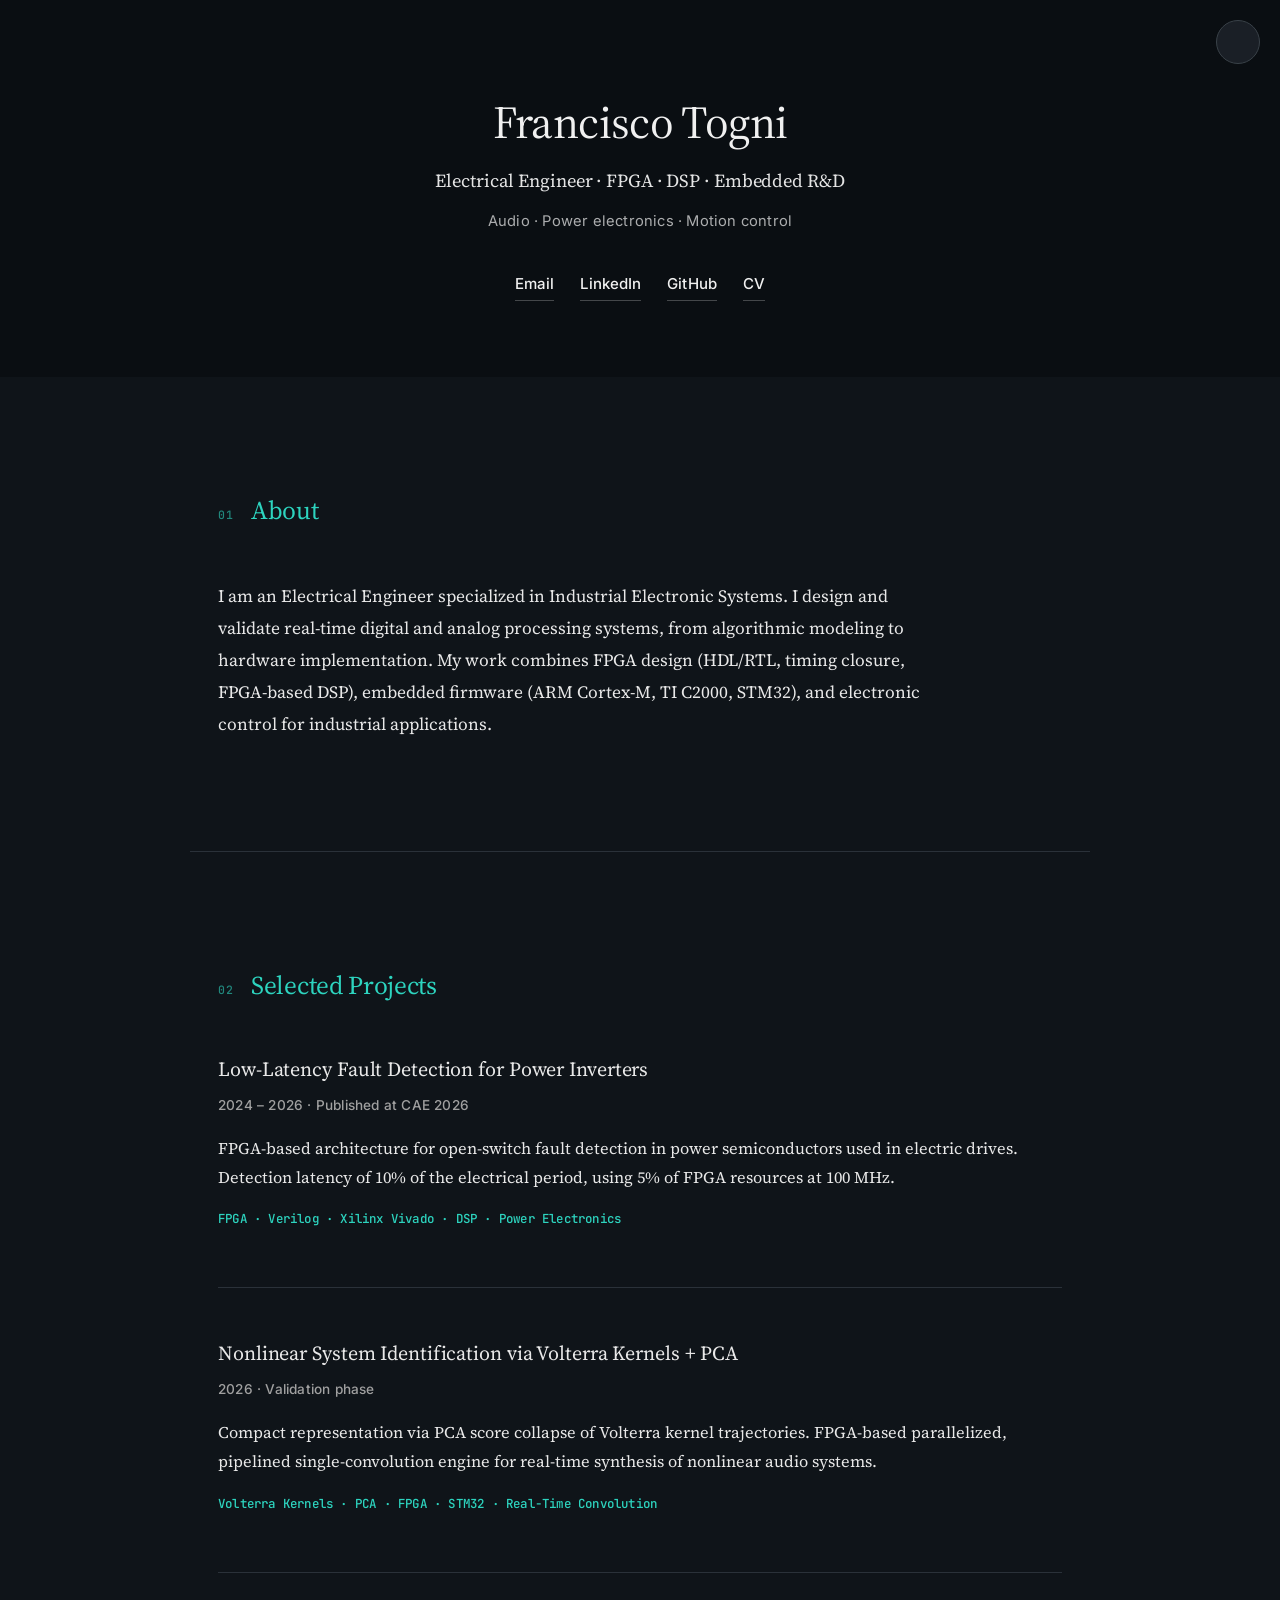
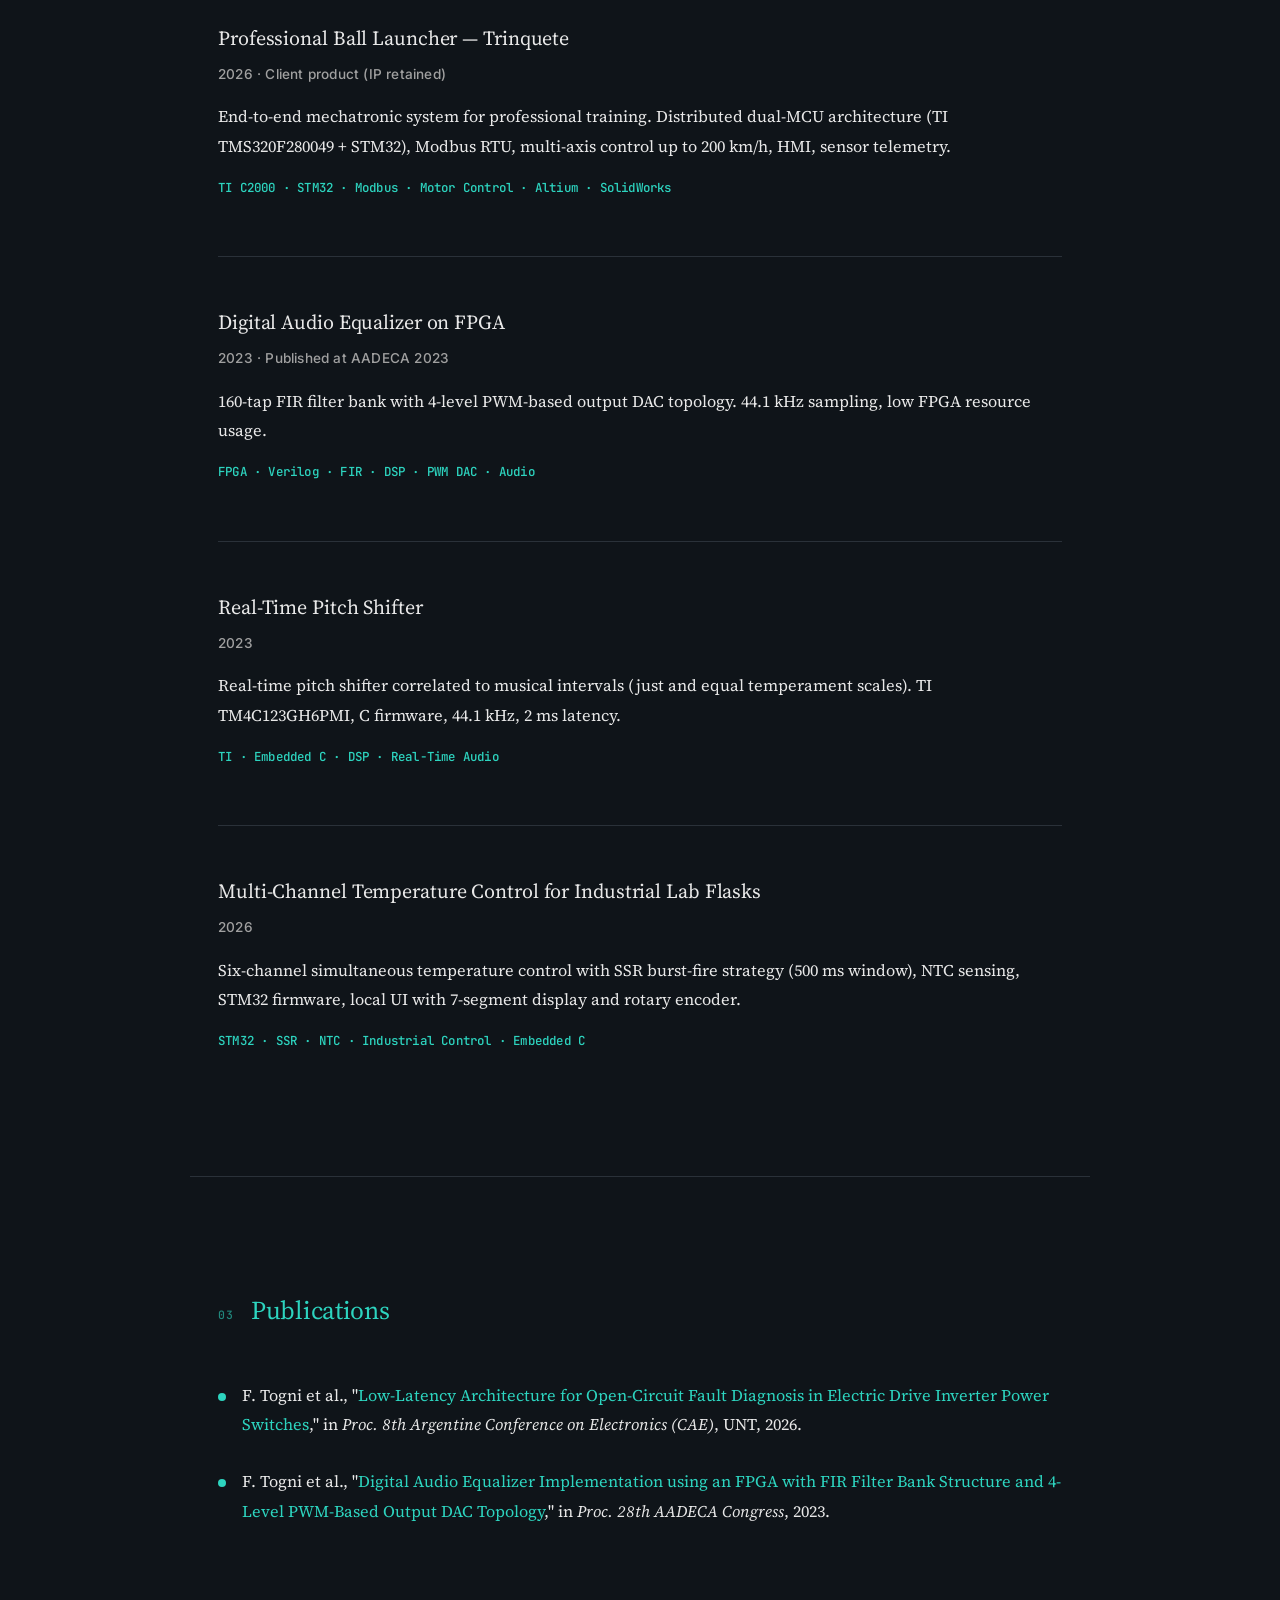
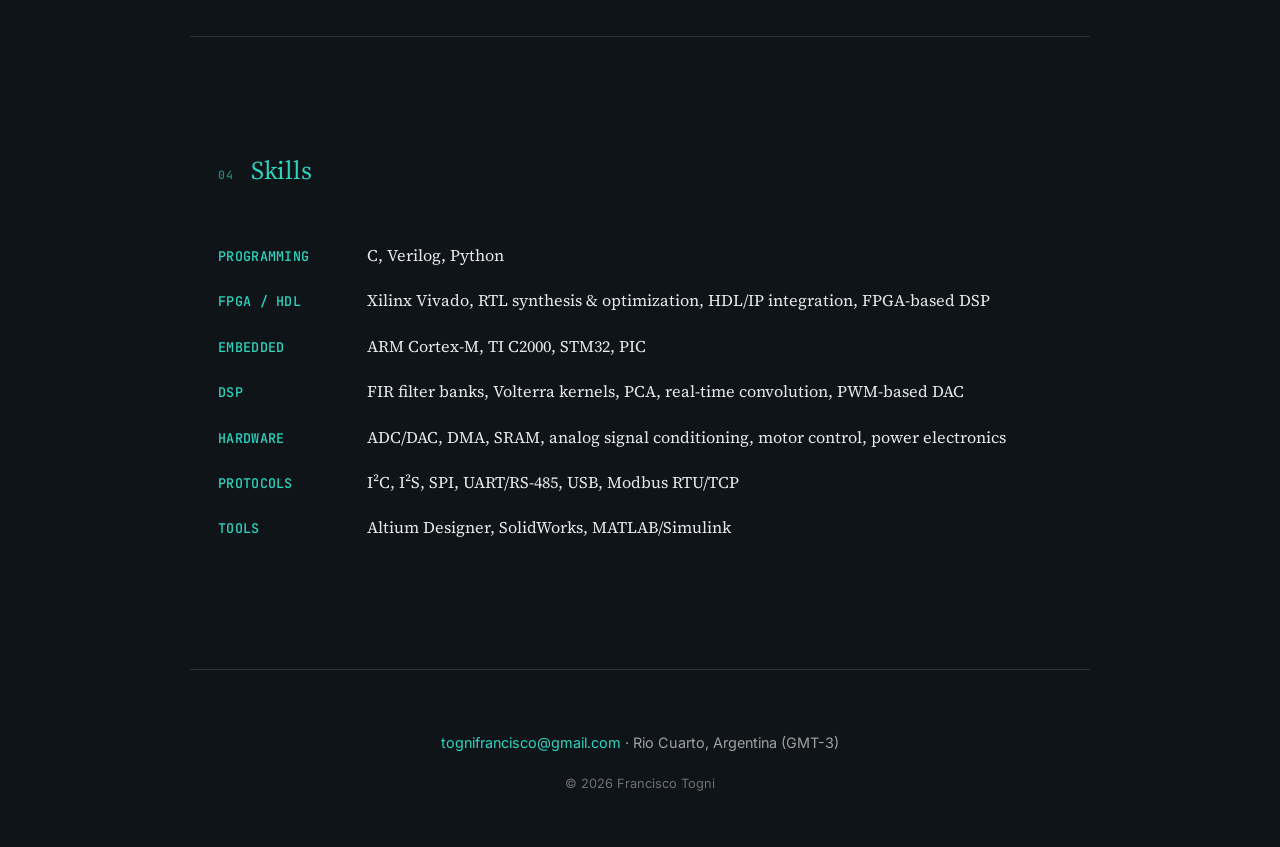
==== commit 0bab54cf: "Update index.html" ====
--- a/index.html
+++ b/index.html
@@ -46,9 +46,12 @@
 <section class="about container">
   <h2>About</h2>
   <p>
-    I design and implement low-latency digital systems, from RTL and firmware 
-    to hardware validation. My work combines HDL/RTL, C firmware, DSP, and 
-    power electronics.
+  I am an Electrical Engineer specialized in Industrial Electronic Systems. 
+  I design and validate real-time digital and analog processing systems, 
+  from algorithmic modeling to hardware implementation. My work combines 
+  FPGA design (HDL/RTL, timing closure, FPGA-based DSP), embedded firmware 
+  (ARM Cortex-M, TI C2000, STM32), and electronic control for industrial 
+  applications.
   </p>
 </section>
 
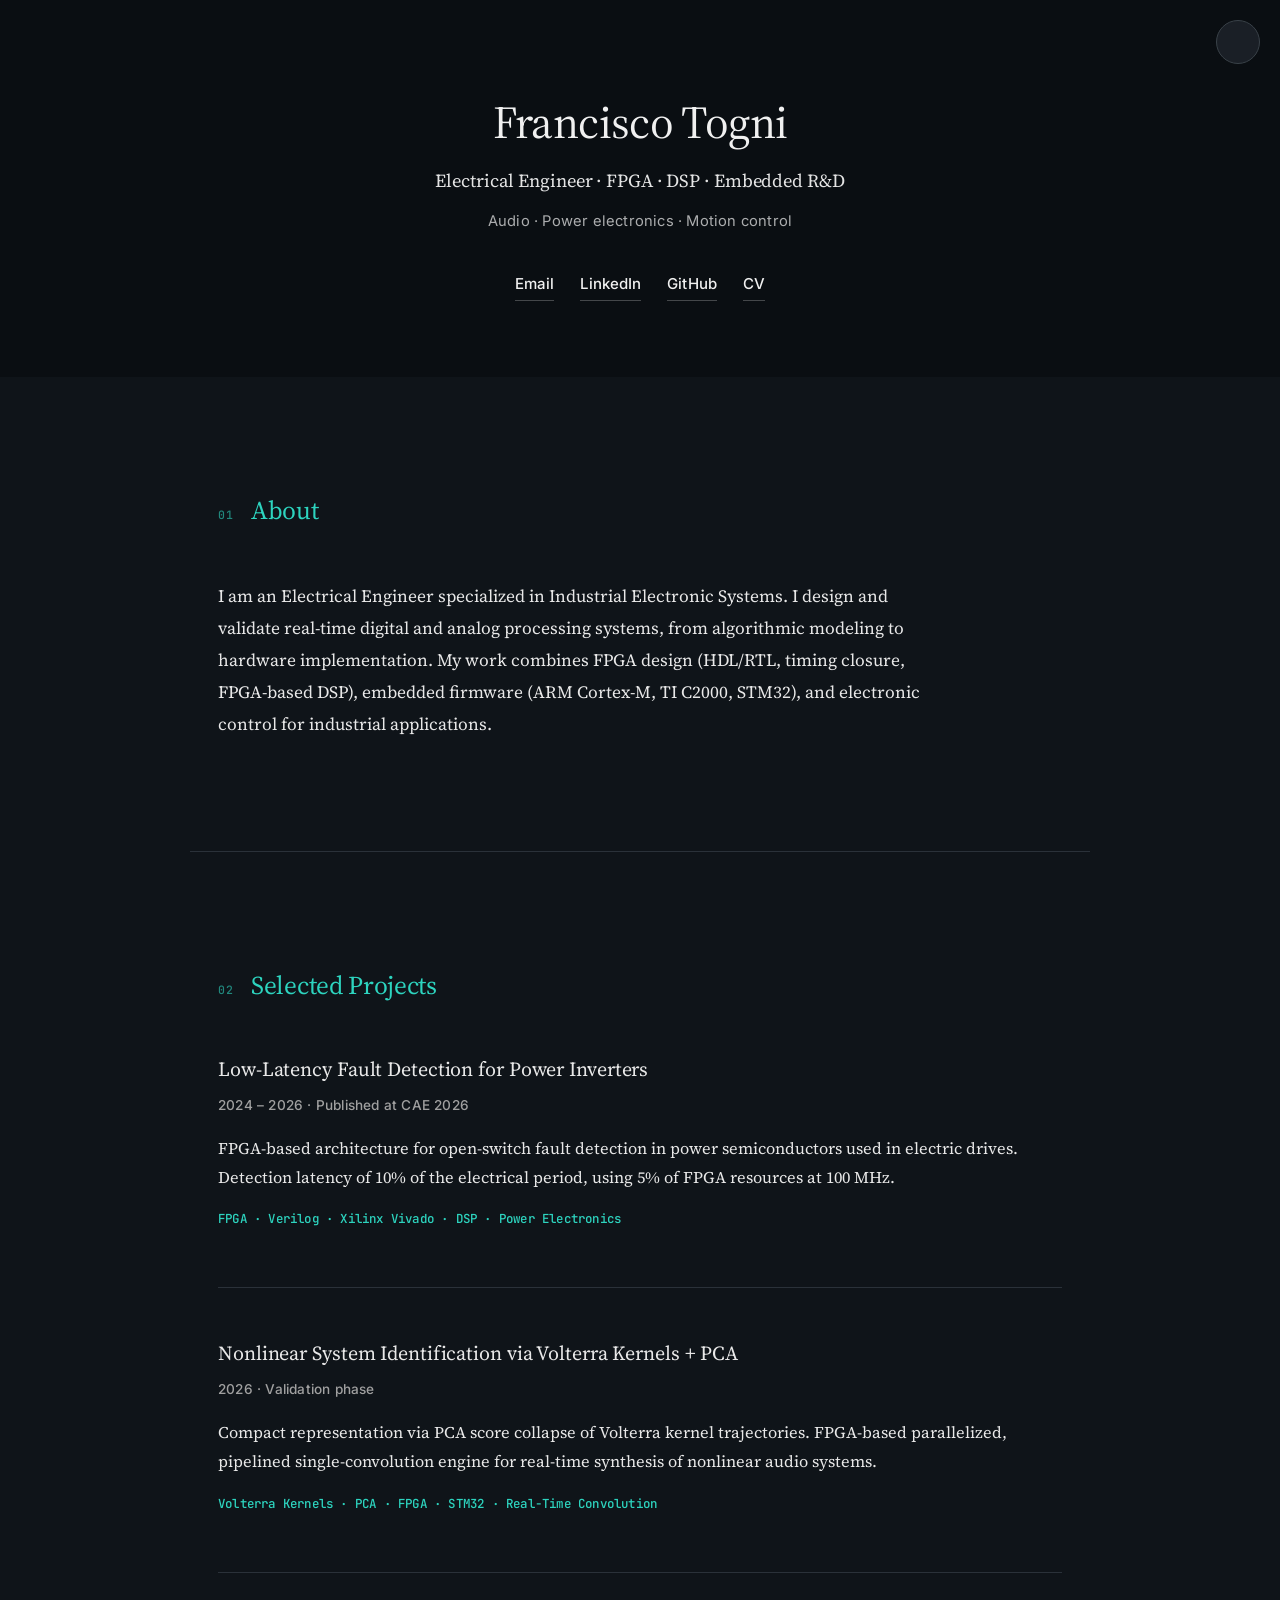
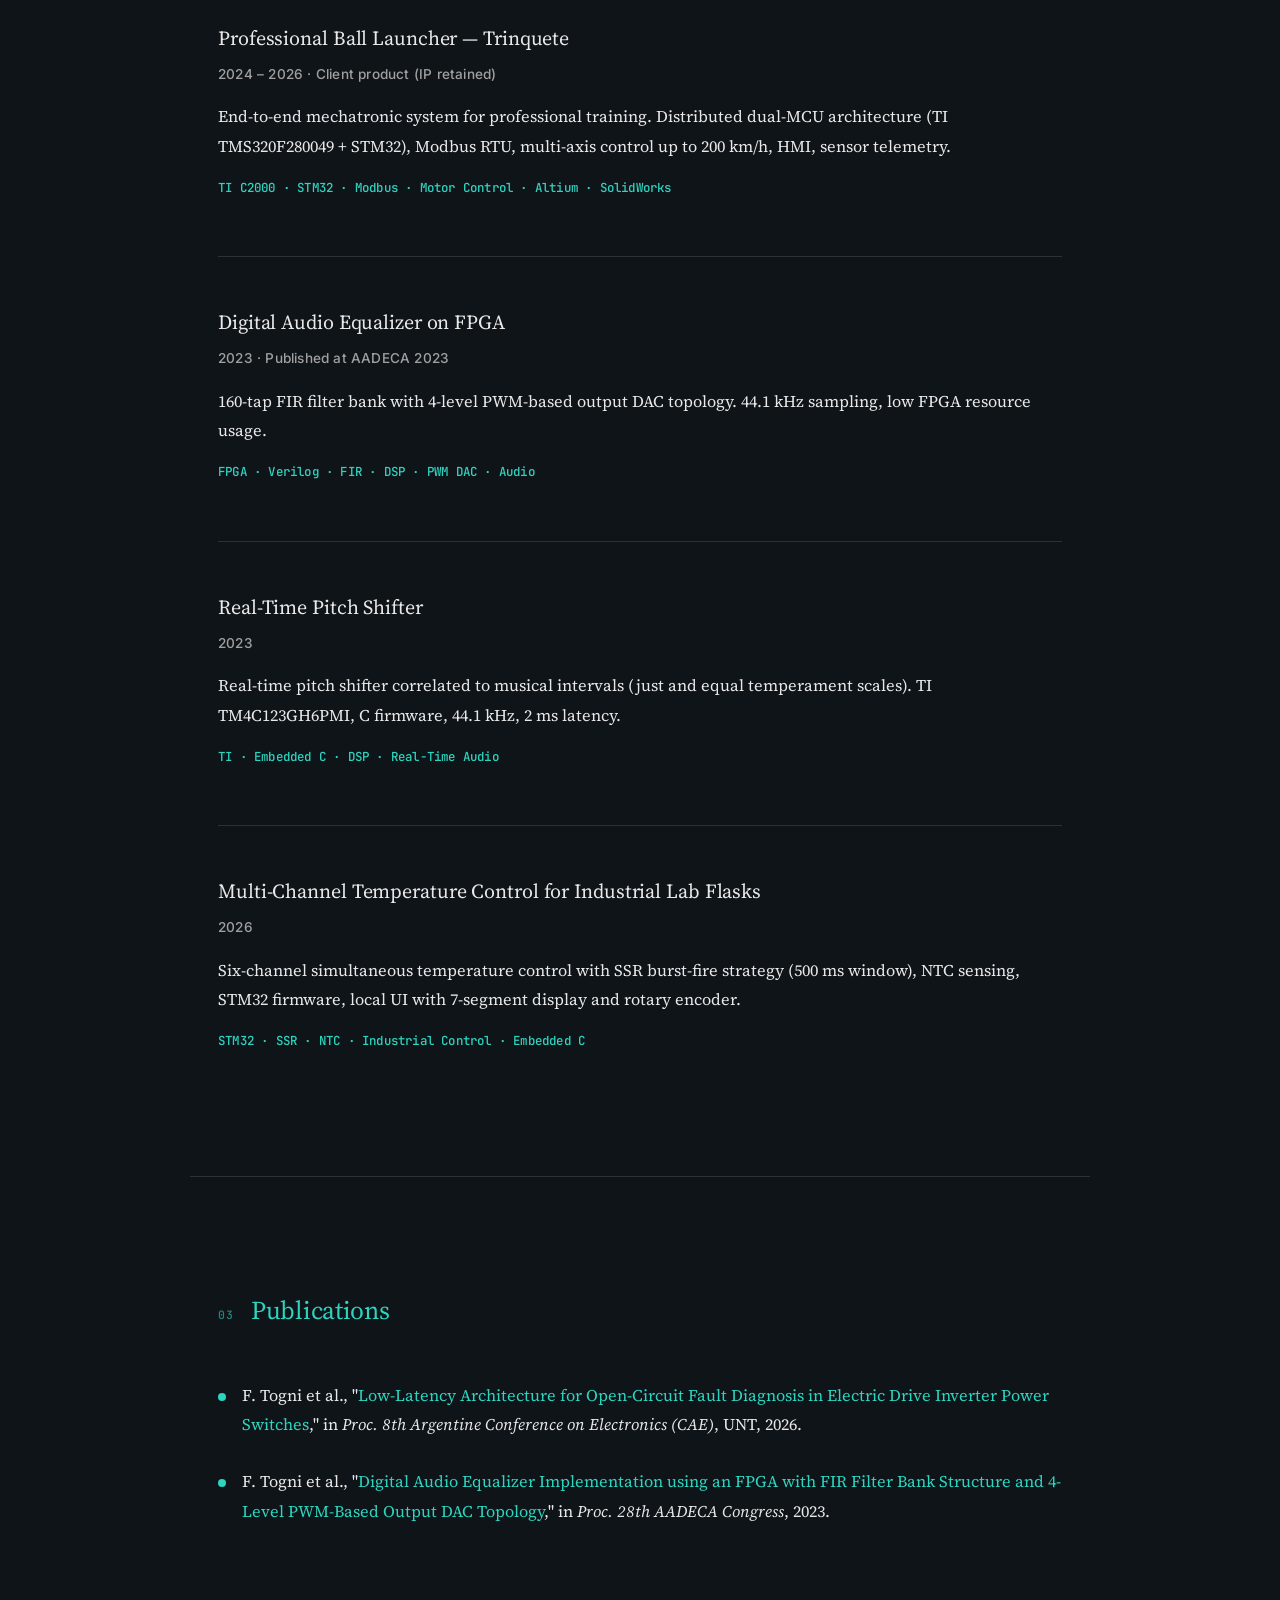
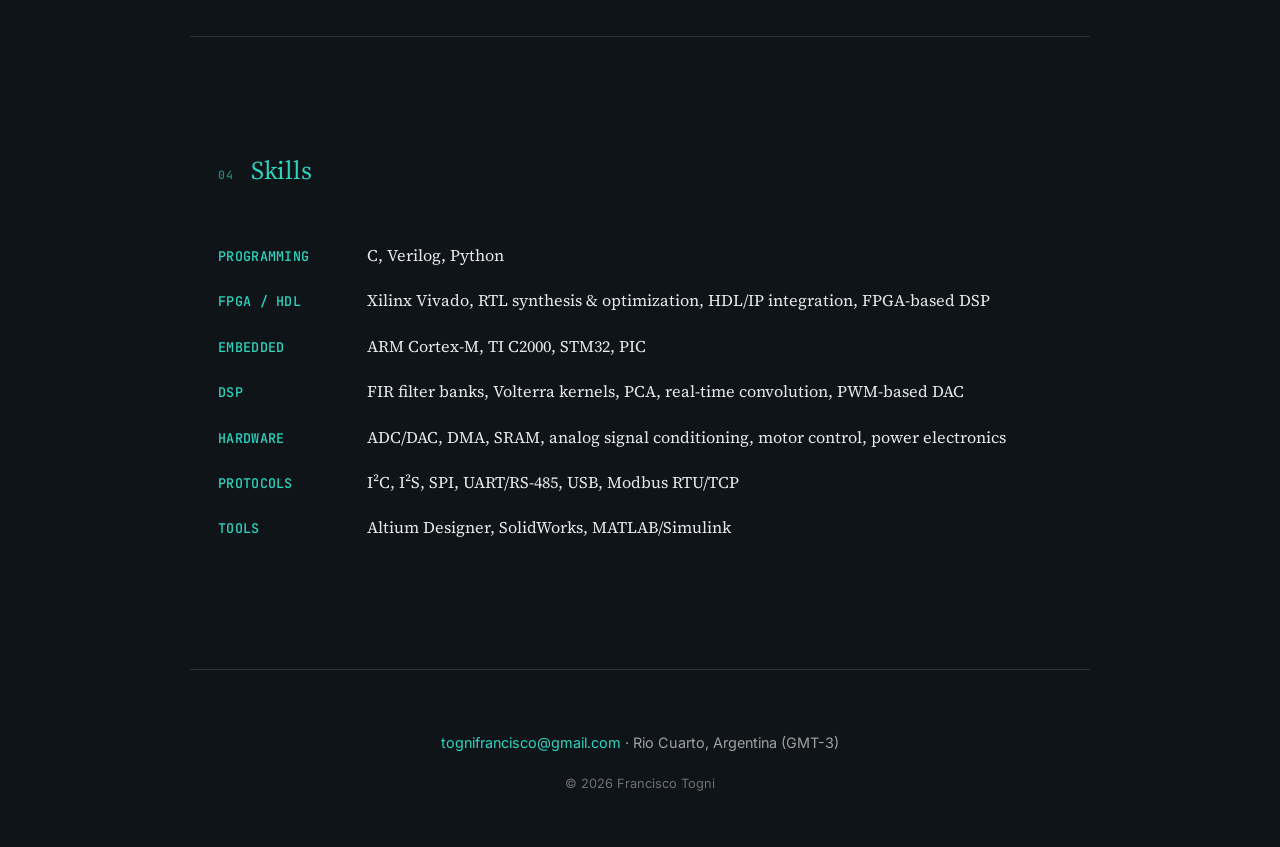
==== commit b2f06d05: "Update index.html" ====
--- a/index.html
+++ b/index.html
@@ -82,7 +82,7 @@
   
   <article class="project">
     <h3><a href="projects/ball-launcher.html">Professional Ball Launcher — Trinquete</a></h3>
-    <p class="meta">2026 · Client product (IP retained)</p>
+    <p class="meta">2024 – 2026 · Client product (IP retained)</p>
     <p>
       End-to-end mechatronic system for professional training. Distributed dual-MCU architecture (TI TMS320F280049 + 
       STM32), Modbus RTU, multi-axis control up to 200 km/h, HMI, sensor telemetry.
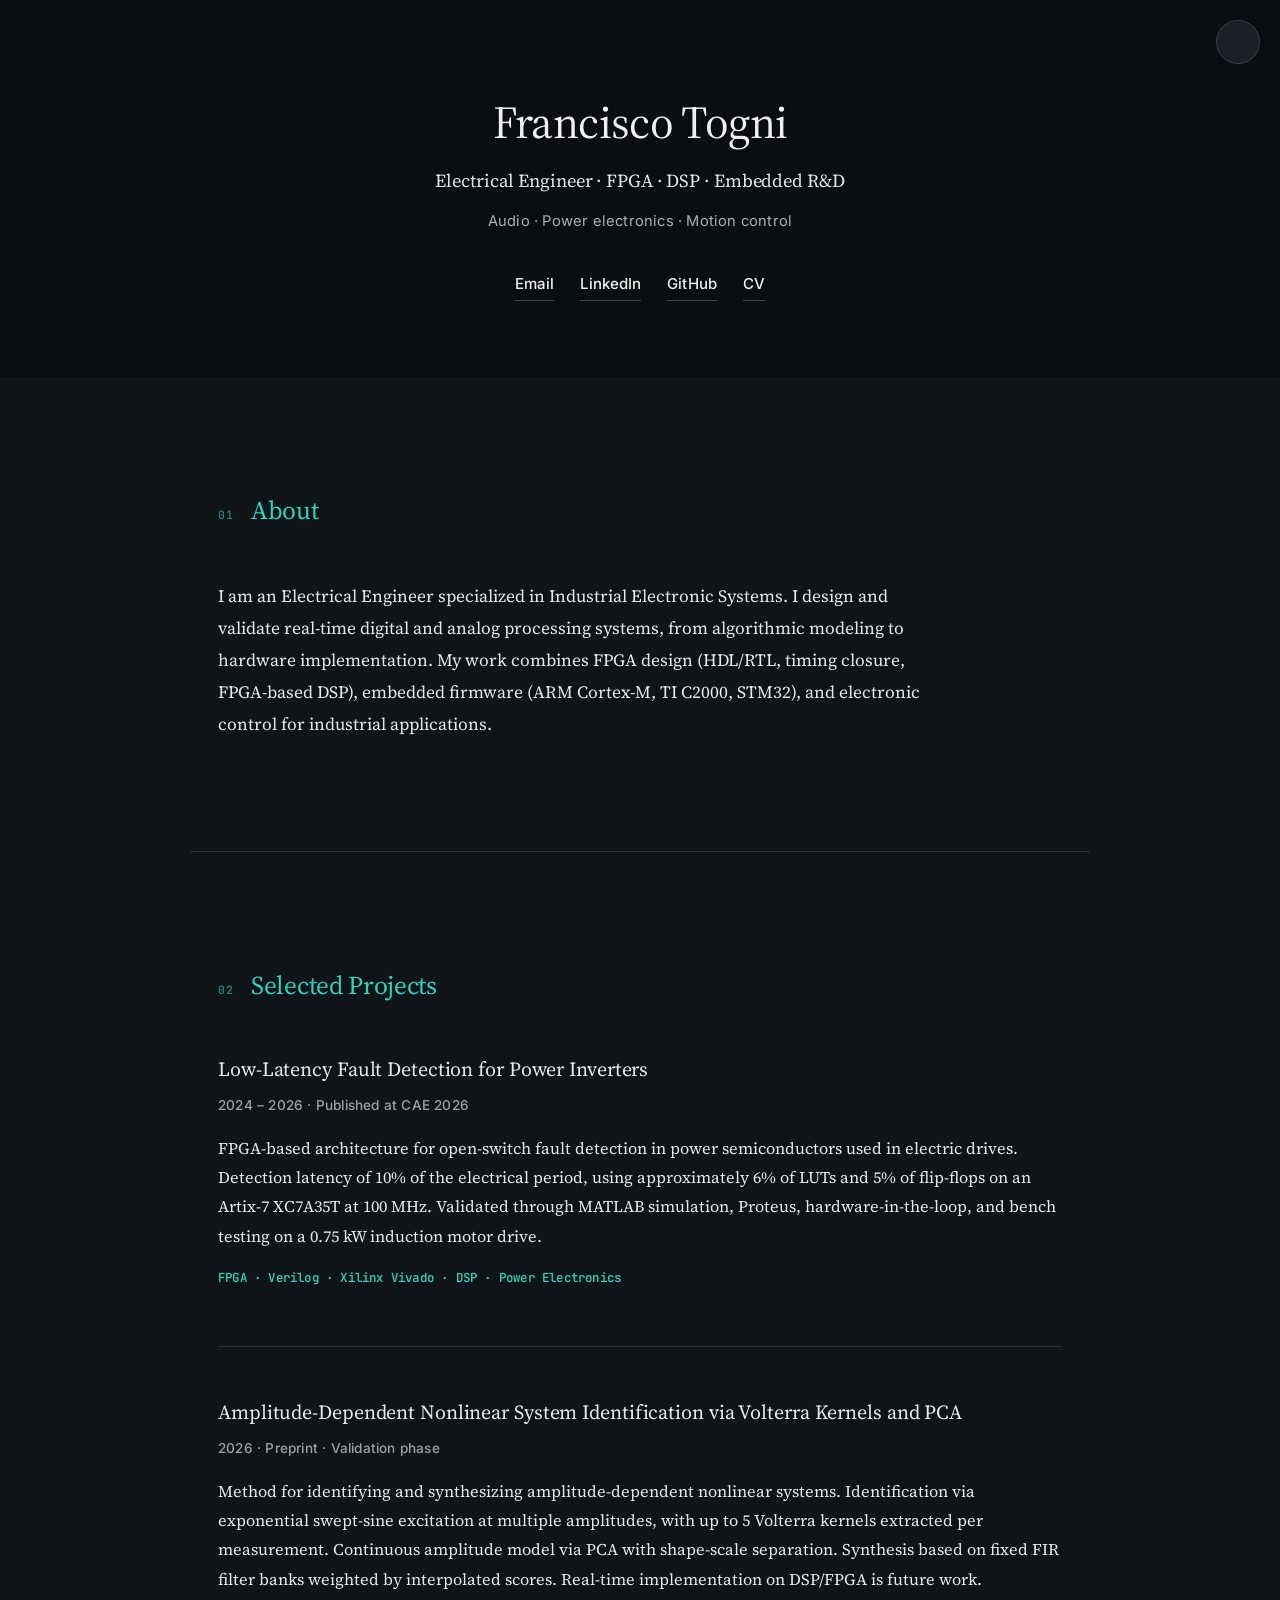
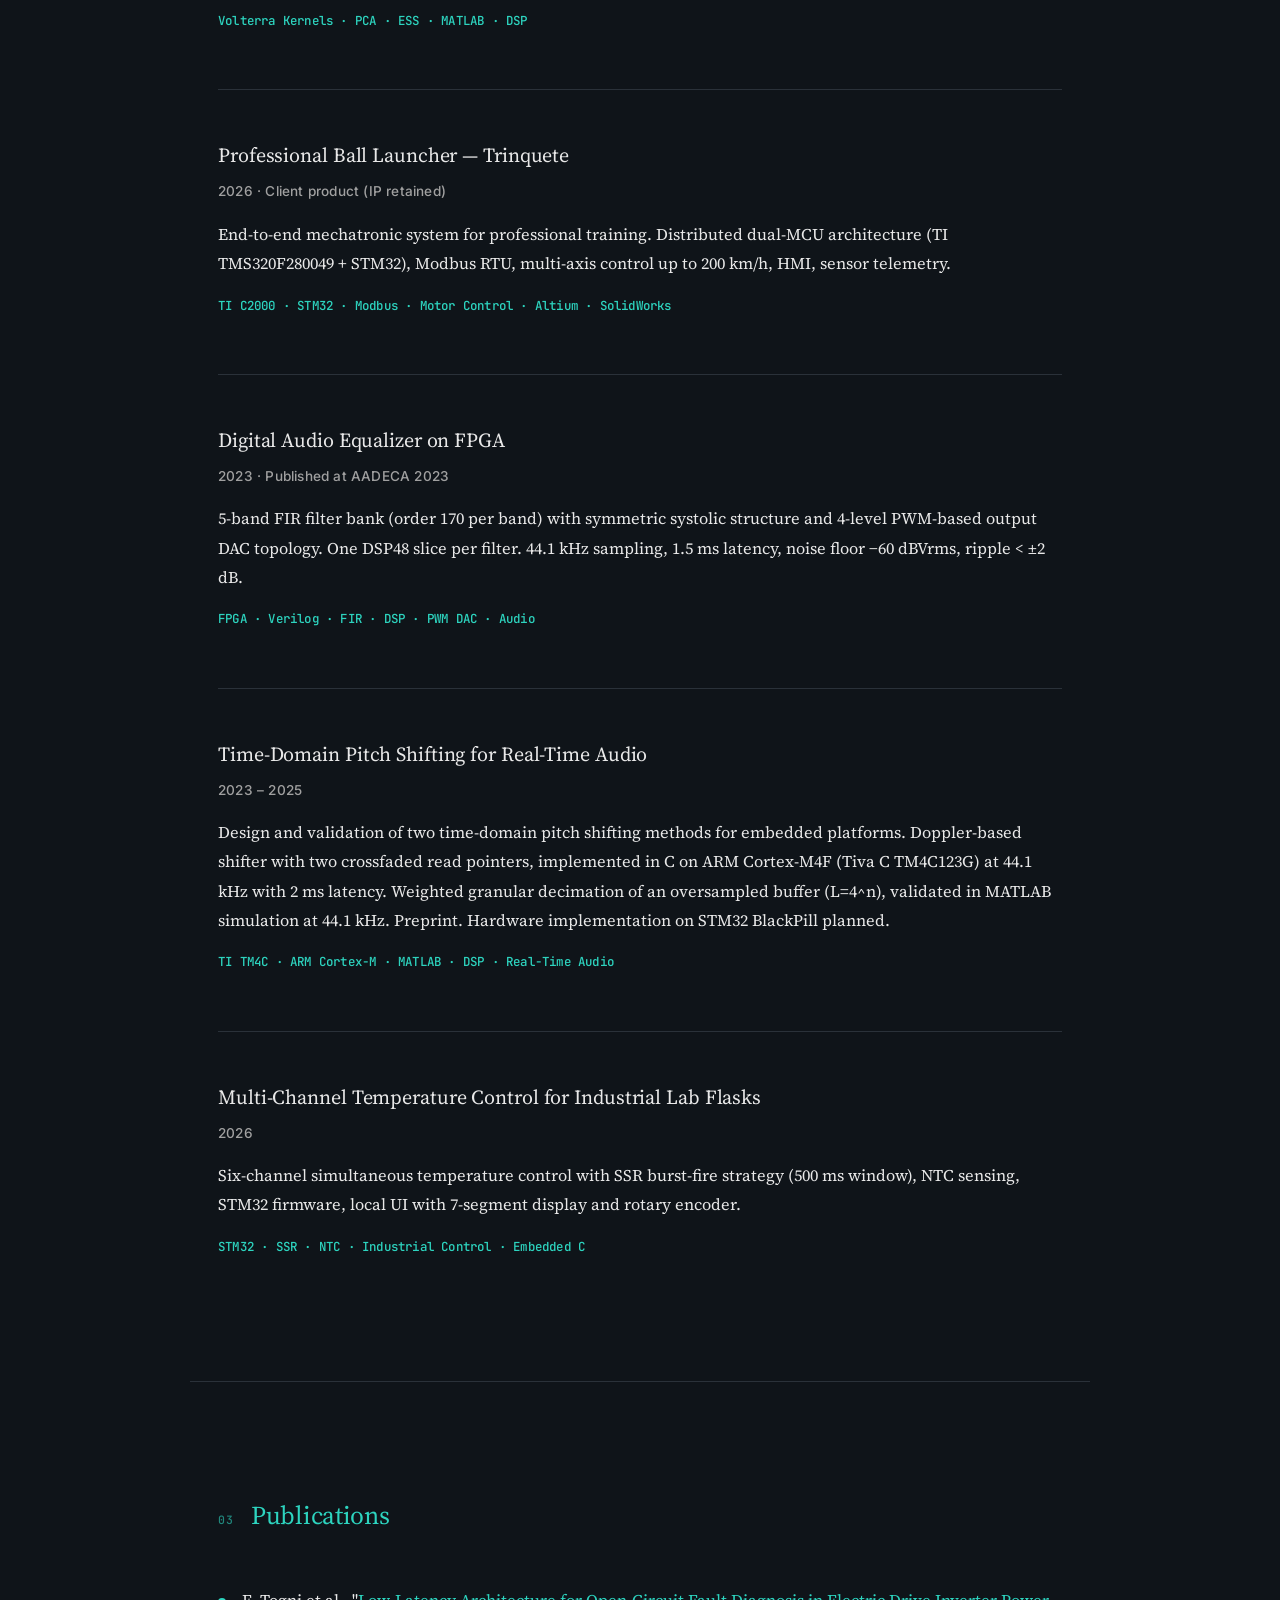
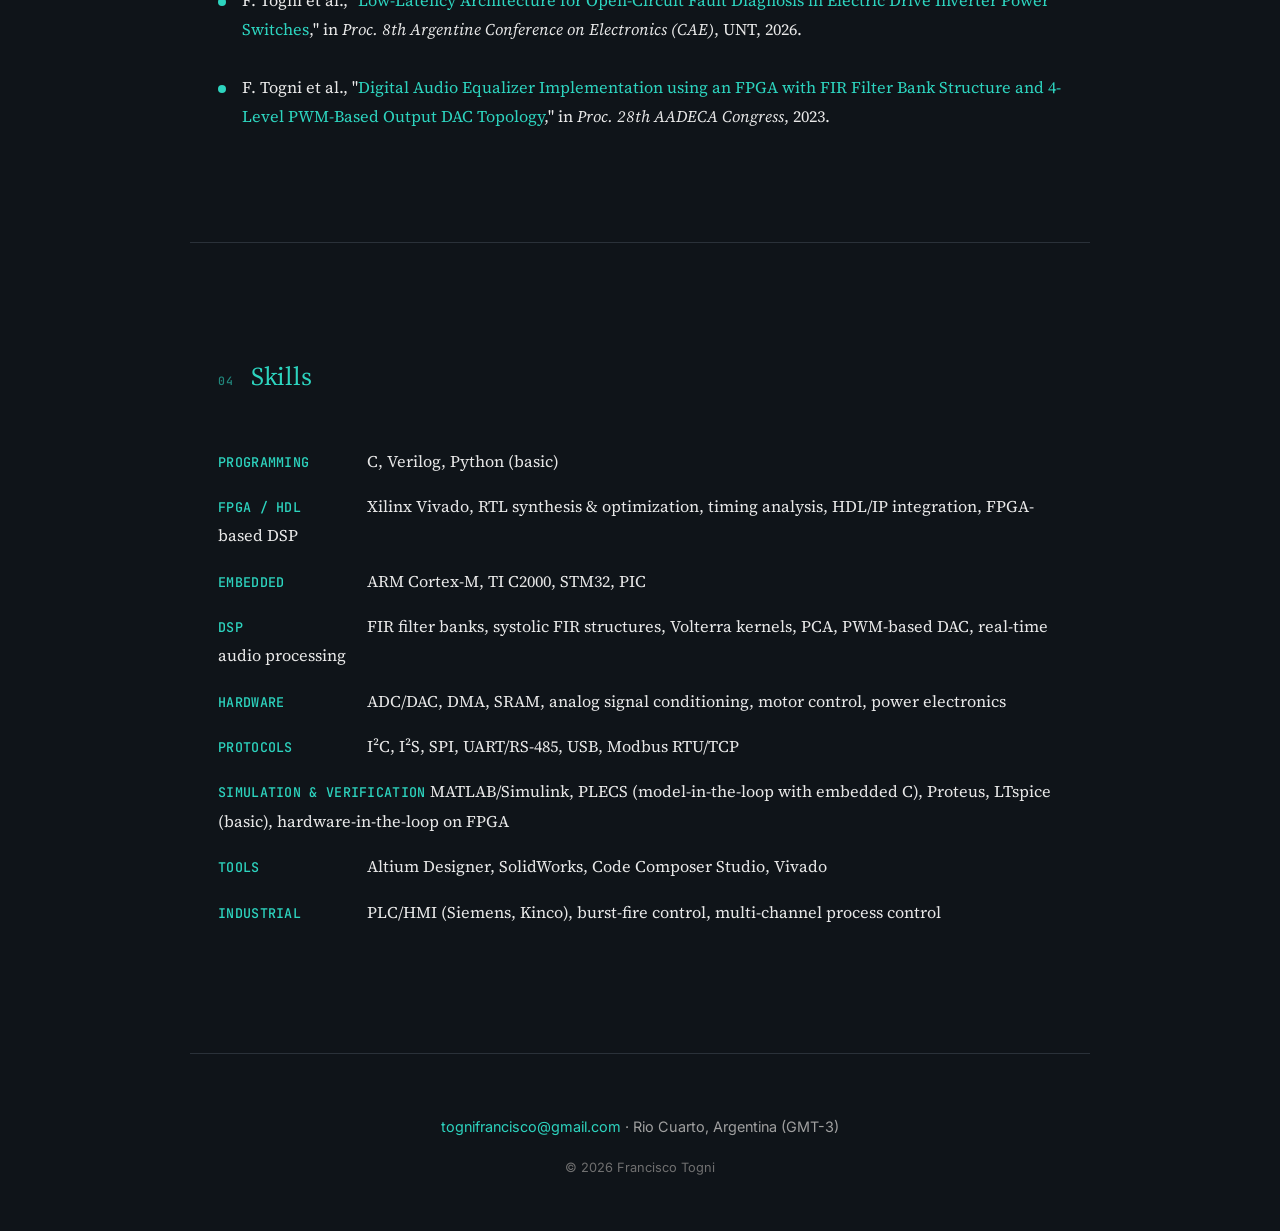
==== commit 2abf3827: "Update index.html" ====
--- a/index.html
+++ b/index.html
@@ -64,25 +64,31 @@
     <p>
       FPGA-based architecture for open-switch fault detection in power 
       semiconductors used in electric drives. Detection latency of 10% of the 
-      electrical period, using 5% of FPGA resources at 100 MHz.
+      electrical period, using approximately 6% of LUTs and 5% of flip-flops 
+      on an Artix-7 XC7A35T at 100 MHz. Validated through MATLAB simulation, 
+      Proteus, hardware-in-the-loop, and bench testing on a 0.75 kW induction 
+      motor drive.
     </p>
     <p class="tags">FPGA · Verilog · Xilinx Vivado · DSP · Power Electronics</p>
   </article>
 
   <article class="project">
-    <h3><a href="projects/volterra-pca.html">Nonlinear System Identification via Volterra Kernels + PCA</a></h3>
-    <p class="meta">2026 · Validation phase</p>
+    <h3><a href="projects/volterra-pca.html">Amplitude-Dependent Nonlinear System Identification via Volterra Kernels and PCA</a></h3>
+    <p class="meta">2026 · Preprint · Validation phase</p>
     <p>
-      Compact representation via PCA score collapse of Volterra kernel 
-      trajectories. FPGA-based parallelized, pipelined single-convolution 
-      engine for real-time synthesis of nonlinear audio systems.
+      Method for identifying and synthesizing amplitude-dependent nonlinear 
+      systems. Identification via exponential swept-sine excitation at multiple 
+      amplitudes, with up to 5 Volterra kernels extracted per measurement. 
+      Continuous amplitude model via PCA with shape-scale separation. Synthesis 
+      based on fixed FIR filter banks weighted by interpolated scores. Real-time 
+      implementation on DSP/FPGA is future work.
     </p>
-    <p class="tags">Volterra Kernels · PCA · FPGA · STM32 · Real-Time Convolution</p>
+    <p class="tags">Volterra Kernels · PCA · ESS · MATLAB · DSP</p>
   </article>
   
   <article class="project">
     <h3><a href="projects/ball-launcher.html">Professional Ball Launcher — Trinquete</a></h3>
-    <p class="meta">2024 – 2026 · Client product (IP retained)</p>
+    <p class="meta">2026 · Client product (IP retained)</p>
     <p>
       End-to-end mechatronic system for professional training. Distributed dual-MCU architecture (TI TMS320F280049 + 
       STM32), Modbus RTU, multi-axis control up to 200 km/h, HMI, sensor telemetry.
@@ -94,20 +100,26 @@
     <h3><a href="projects/audio-equalizer.html">Digital Audio Equalizer on FPGA</a></h3>
     <p class="meta">2023 · Published at AADECA 2023</p>
     <p>
-      160-tap FIR filter bank with 4-level PWM-based output DAC topology. 
-      44.1 kHz sampling, low FPGA resource usage.
+      5-band FIR filter bank (order 170 per band) with symmetric systolic 
+      structure and 4-level PWM-based output DAC topology. One DSP48 slice per 
+      filter. 44.1 kHz sampling, 1.5 ms latency, noise floor −60 dBVrms, 
+      ripple &lt; ±2 dB.
     </p>
     <p class="tags">FPGA · Verilog · FIR · DSP · PWM DAC · Audio</p>
   </article>
 
   <article class="project">
-    <h3><a href="projects/pitch-shifter.html">Real-Time Pitch Shifter</a></h3>
-    <p class="meta">2023</p>
+    <h3><a href="projects/pitch-shifter.html">Time-Domain Pitch Shifting for Real-Time Audio</a></h3>
+    <p class="meta">2023 – 2025</p>
     <p>
-      Real-time pitch shifter correlated to musical intervals (just and equal 
-      temperament scales). TI TM4C123GH6PMI, C firmware, 44.1 kHz, 2 ms latency.
+      Design and validation of two time-domain pitch shifting methods for 
+      embedded platforms. Doppler-based shifter with two crossfaded read 
+      pointers, implemented in C on ARM Cortex-M4F (Tiva C TM4C123G) at 
+      44.1 kHz with 2 ms latency. Weighted granular decimation of an oversampled 
+      buffer (L=4^n), validated in MATLAB simulation at 44.1 kHz. Preprint. 
+      Hardware implementation on STM32 BlackPill planned.
     </p>
-    <p class="tags">TI · Embedded C · DSP · Real-Time Audio</p>
+    <p class="tags">TI TM4C · ARM Cortex-M · MATLAB · DSP · Real-Time Audio</p>
   </article>
 
   <article class="project">
@@ -137,13 +149,15 @@
 
 <section class="skills container">
   <h2>Skills</h2>
-  <p><strong>Programming</strong> C, Verilog, Python</p>
-  <p><strong>FPGA / HDL</strong> Xilinx Vivado, RTL synthesis &amp; optimization, HDL/IP integration, FPGA-based DSP</p>
+  <p><strong>Programming</strong> C, Verilog, Python (basic)</p>
+  <p><strong>FPGA / HDL</strong> Xilinx Vivado, RTL synthesis &amp; optimization, timing analysis, HDL/IP integration, FPGA-based DSP</p>
   <p><strong>Embedded</strong> ARM Cortex-M, TI C2000, STM32, PIC</p>
-  <p><strong>DSP</strong> FIR filter banks, Volterra kernels, PCA, real-time convolution, PWM-based DAC</p>
+  <p><strong>DSP</strong> FIR filter banks, systolic FIR structures, Volterra kernels, PCA, PWM-based DAC, real-time audio processing</p>
   <p><strong>Hardware</strong> ADC/DAC, DMA, SRAM, analog signal conditioning, motor control, power electronics</p>
   <p><strong>Protocols</strong> I²C, I²S, SPI, UART/RS-485, USB, Modbus RTU/TCP</p>
-  <p><strong>Tools</strong> Altium Designer, SolidWorks, MATLAB/Simulink</p>
+  <p><strong>Simulation &amp; Verification</strong> MATLAB/Simulink, PLECS (model-in-the-loop with embedded C), Proteus, LTspice (basic), hardware-in-the-loop on FPGA</p>
+  <p><strong>Tools</strong> Altium Designer, SolidWorks, Code Composer Studio, Vivado</p>
+  <p><strong>Industrial</strong> PLC/HMI (Siemens, Kinco), burst-fire control, multi-channel process control</p>
 </section>
 
 <footer class="container">
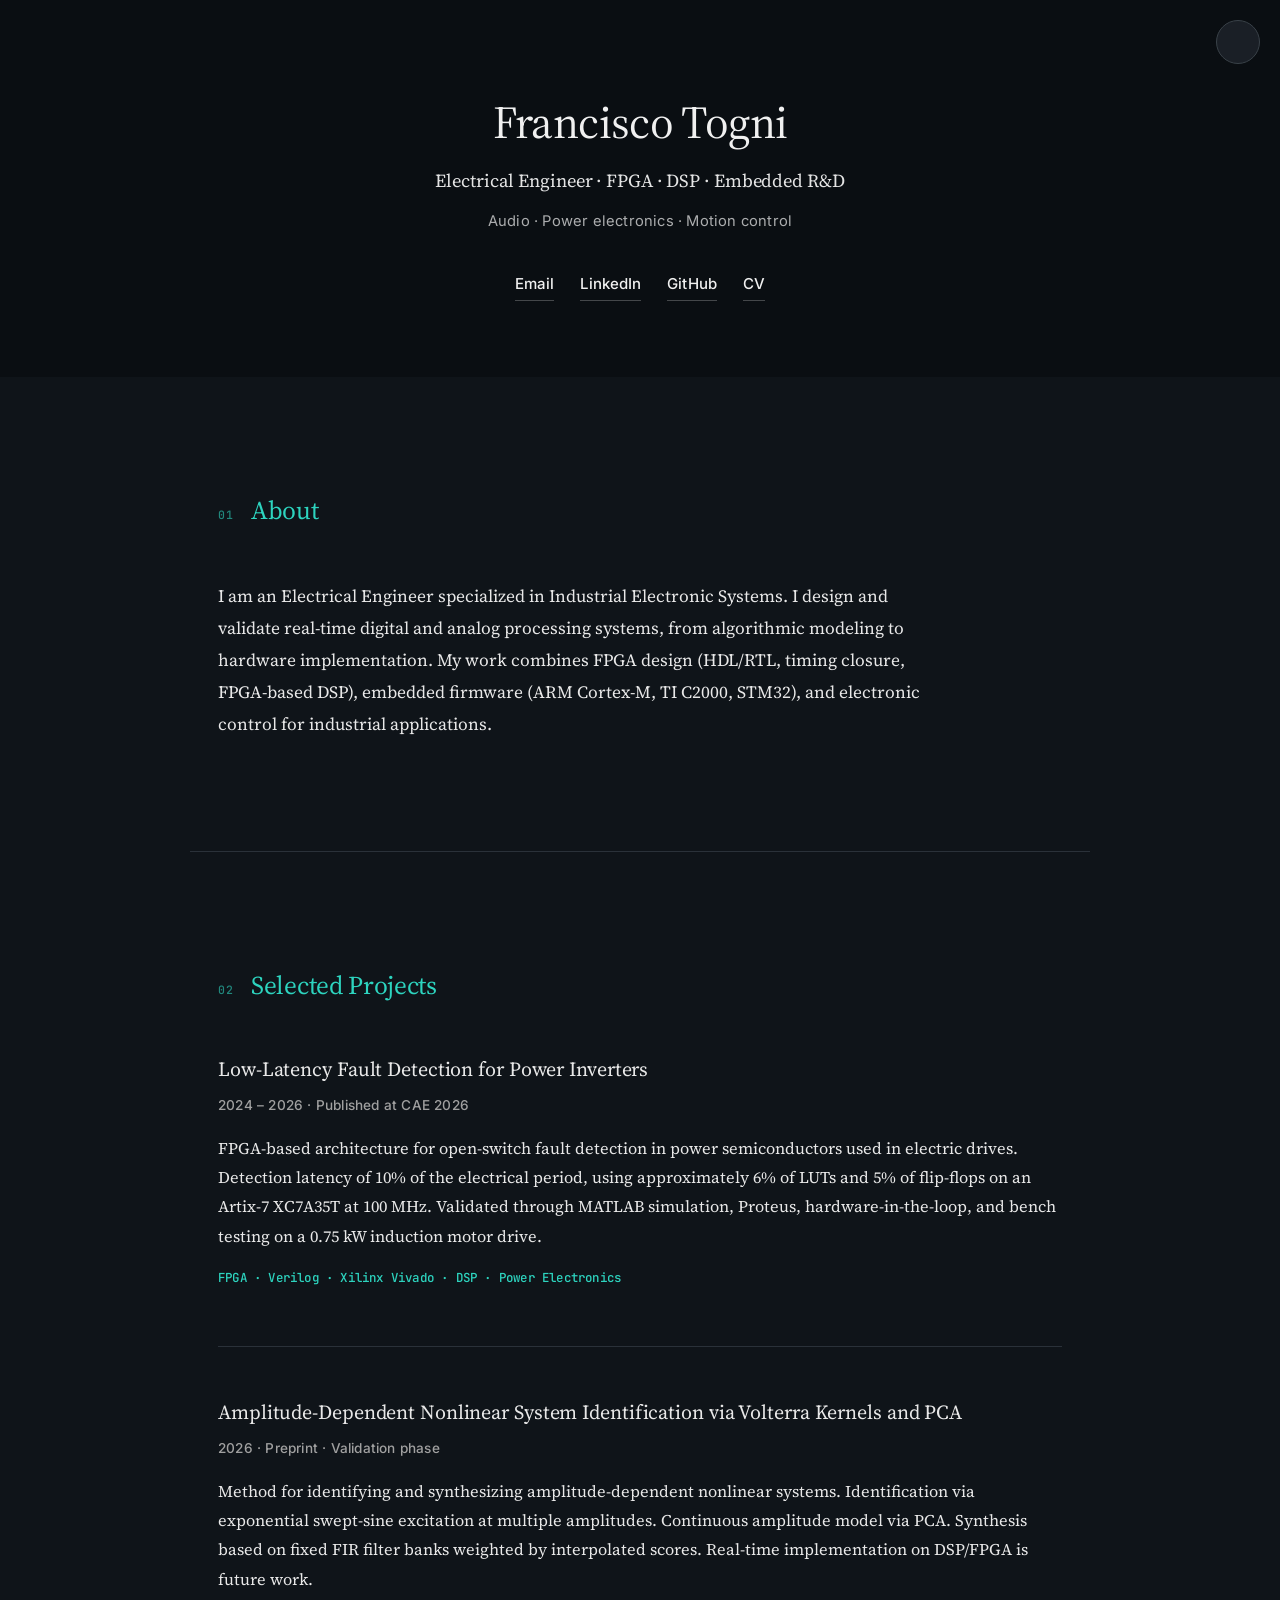
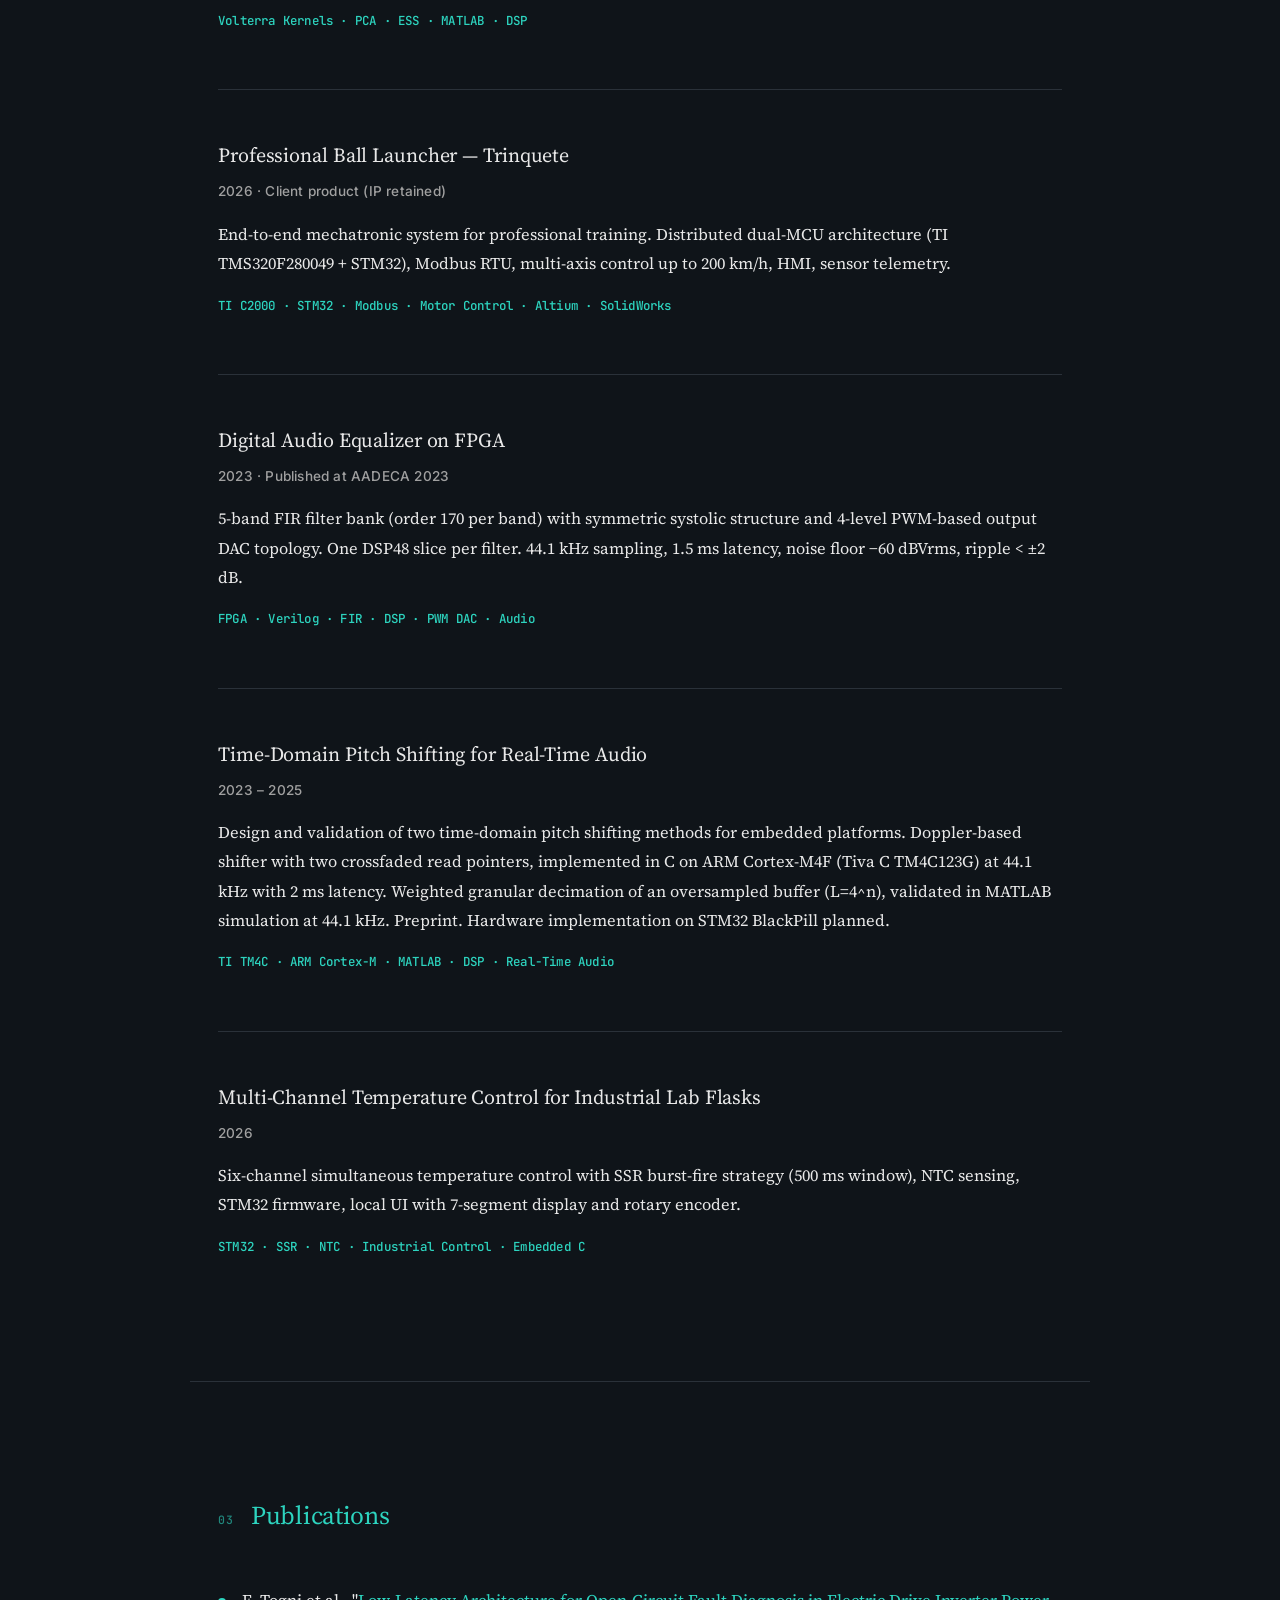
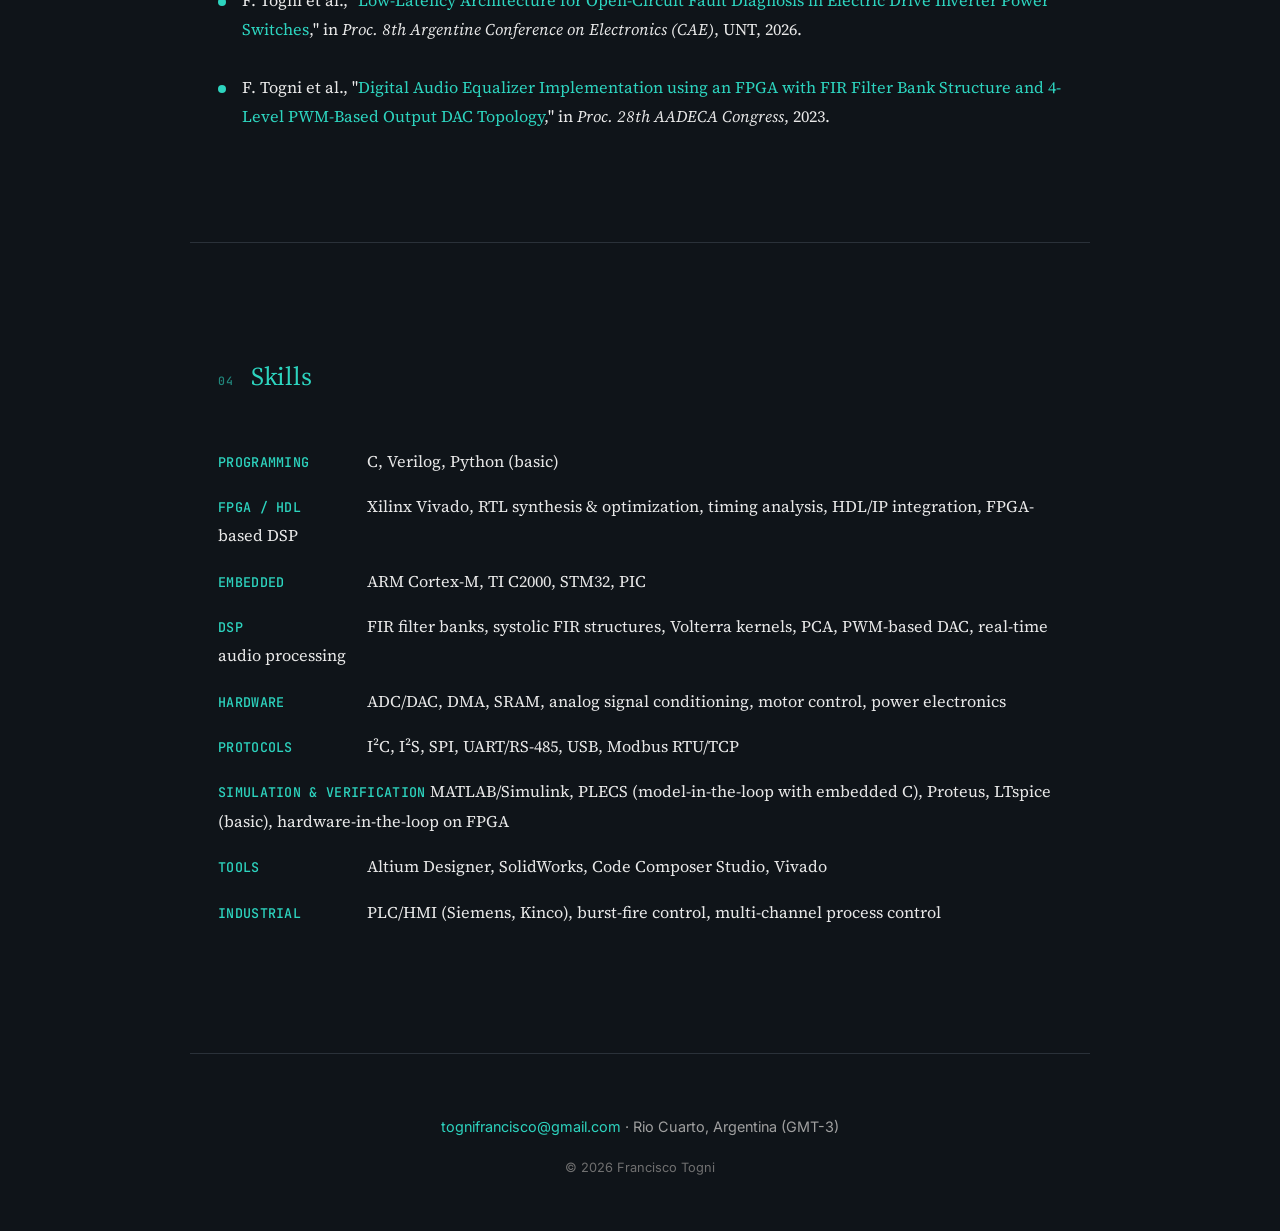
==== commit 37afbd07: "Update index.html" ====
--- a/index.html
+++ b/index.html
@@ -78,8 +78,7 @@
     <p>
       Method for identifying and synthesizing amplitude-dependent nonlinear 
       systems. Identification via exponential swept-sine excitation at multiple 
-      amplitudes, with up to 5 Volterra kernels extracted per measurement. 
-      Continuous amplitude model via PCA with shape-scale separation. Synthesis 
+      amplitudes. Continuous amplitude model via PCA. Synthesis 
       based on fixed FIR filter banks weighted by interpolated scores. Real-time 
       implementation on DSP/FPGA is future work.
     </p>
